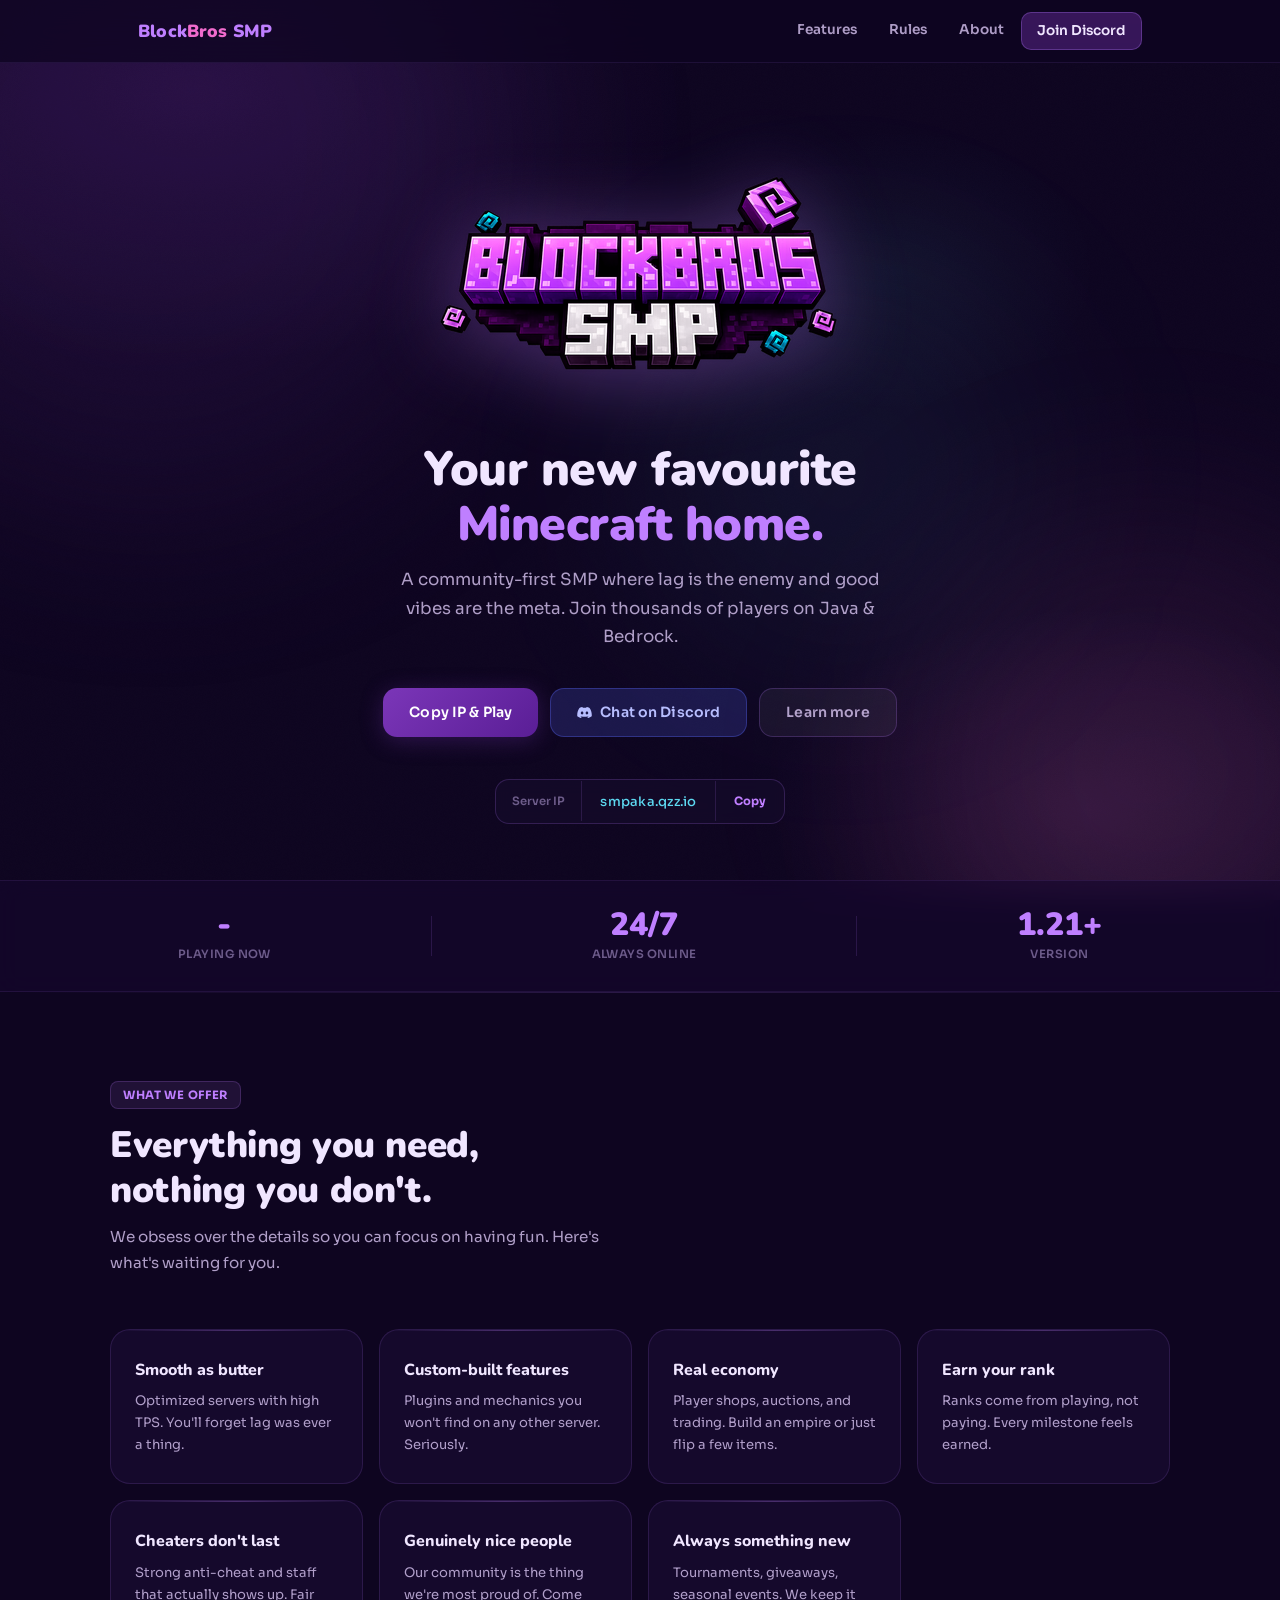
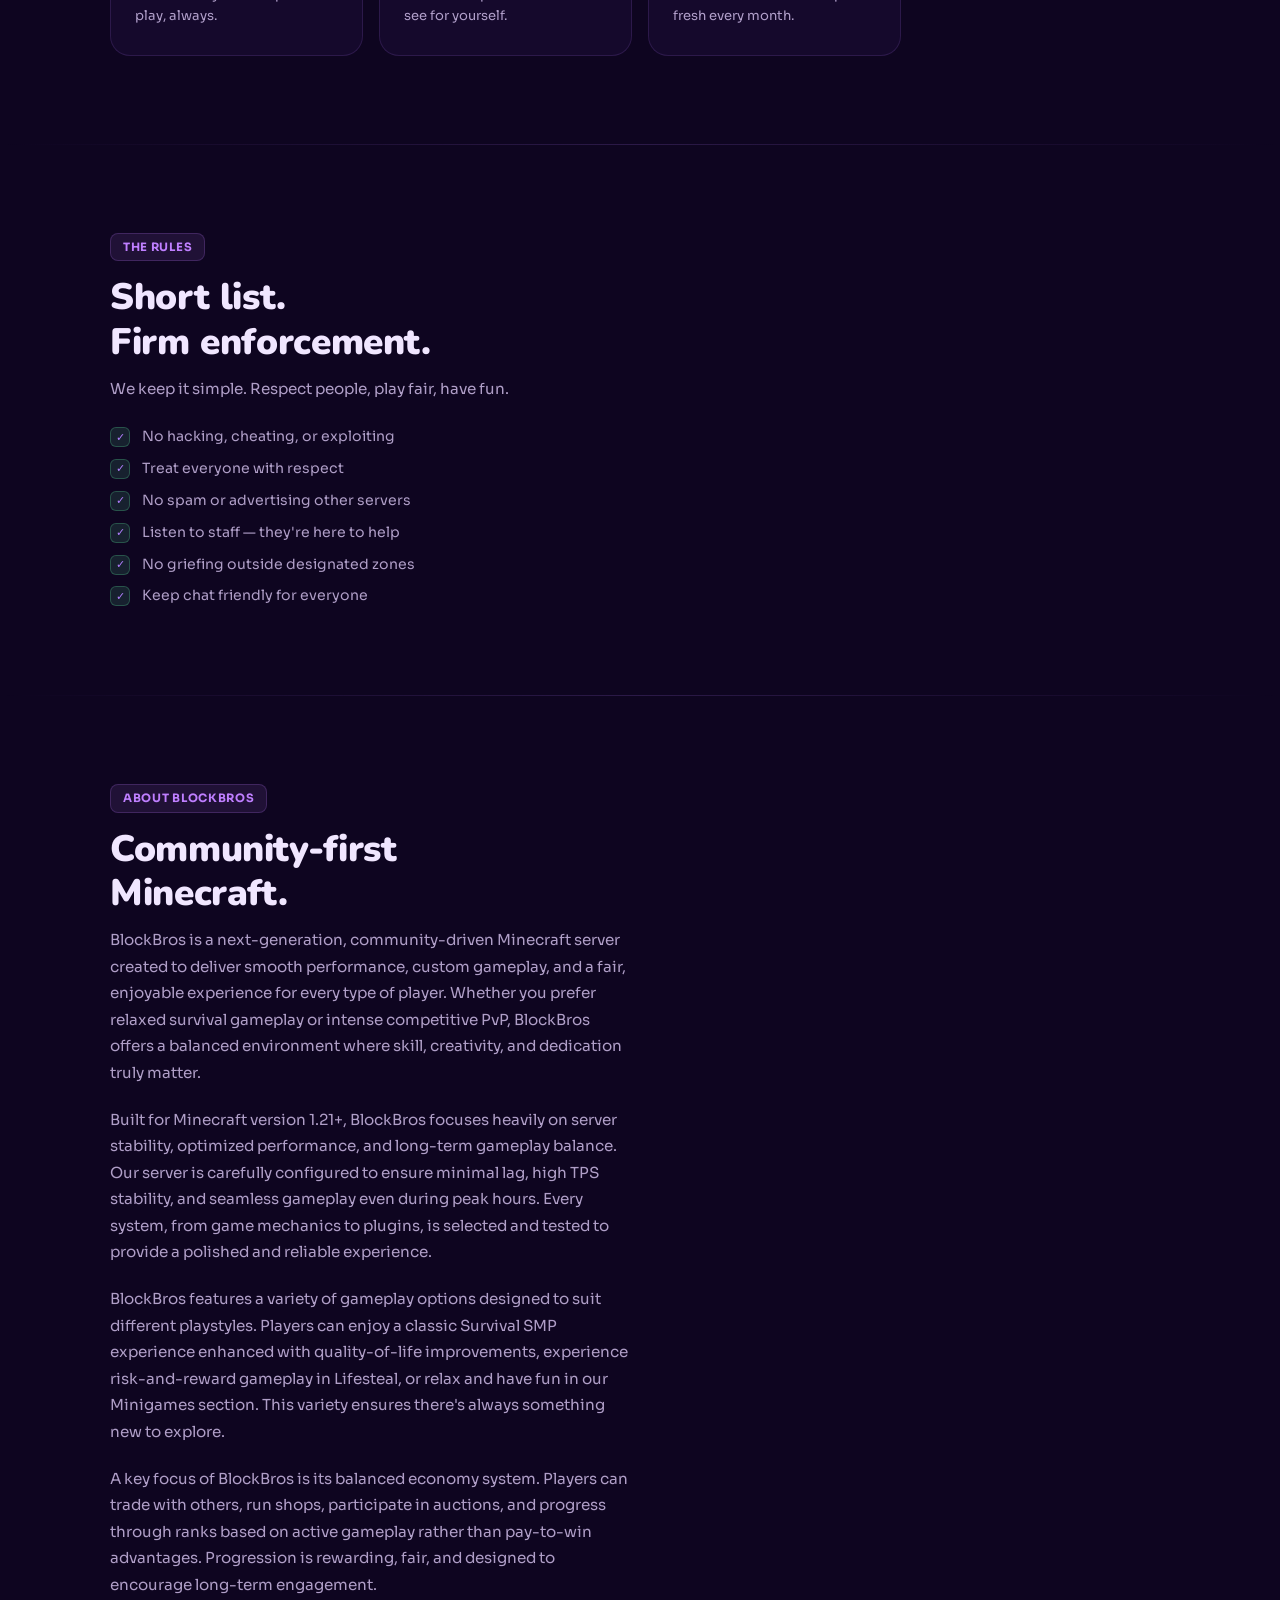
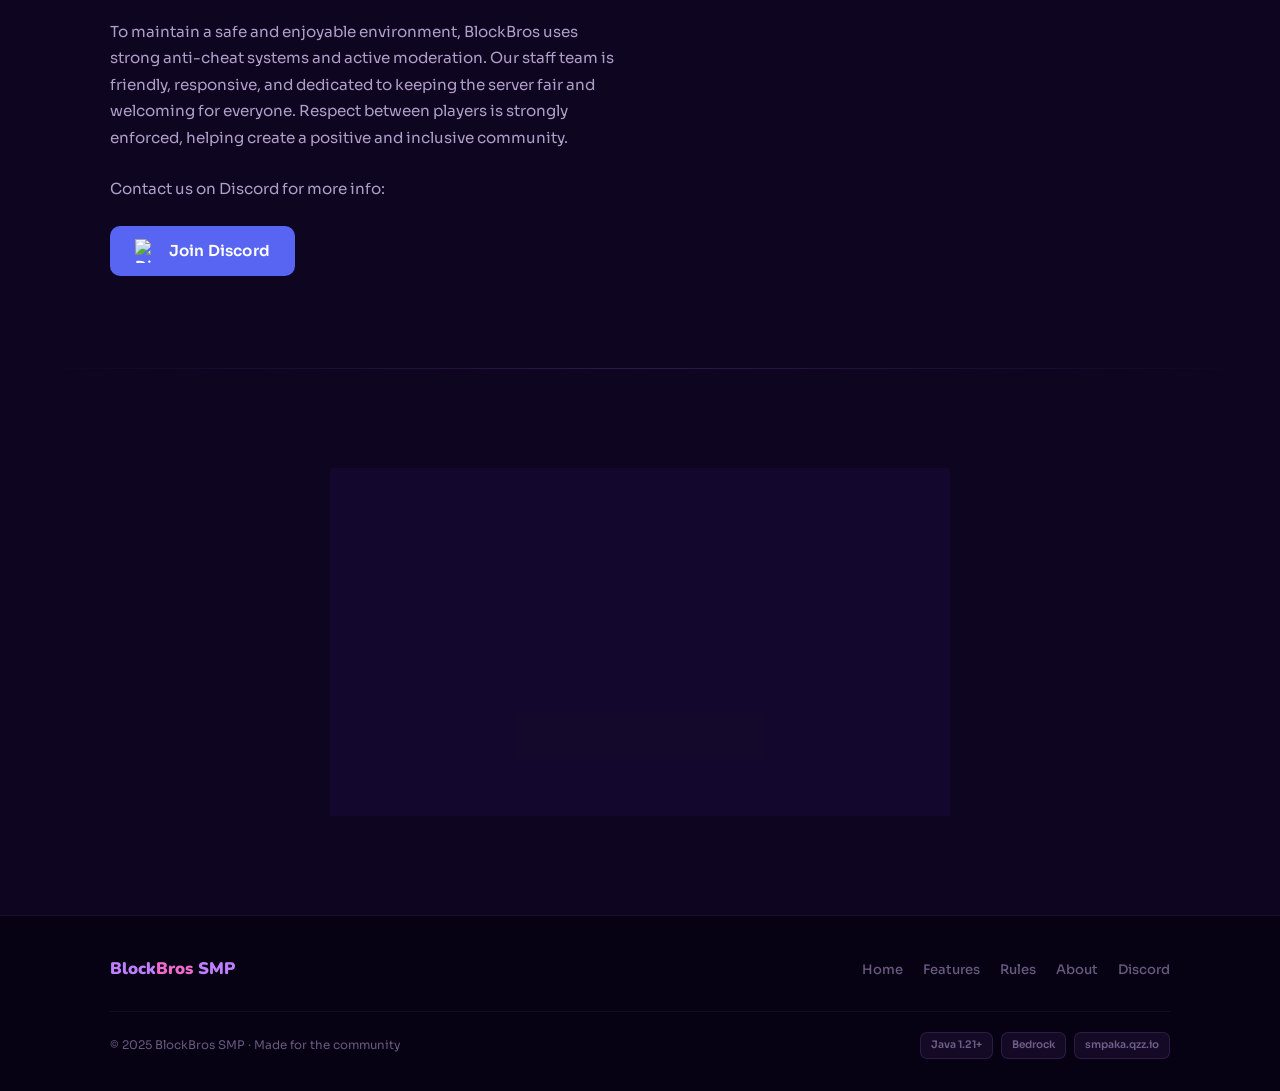
==== index.html @ c3407740 "Update Discord button image in index.html" ====
<!DOCTYPE html>
<html lang="en">
<head>
<meta charset="UTF-8">
<meta name="viewport" content="width=device-width, initial-scale=1.0">
<title>BlockBros SMP – Play With Us</title>
<link href="https://fonts.googleapis.com/css2?family=Nunito:ital,wght@0,400;0,600;0,700;0,800;0,900;1,400;1,600&family=Sora:wght@300;400;500;600;700&display=swap" rel="stylesheet">
<style>
*{margin:0;padding:0;box-sizing:border-box;}
:root{
--dp:#0e0520;--d1:#160830;--d2:#1f0f40;
--pm:#6b2fa0;--pb:#9b4dca;--pg:#bf7fff;
--pk:#f06bcd;--cy:#5dd8f0;--gn:#b27fff;
--tx:#f0e6ff;--txm:rgba(230,210,255,0.75);--txd:rgba(200,175,235,0.5);
--bb:rgba(180,120,255,0.2);--bh:rgba(200,140,255,0.4);
--bg:rgba(80,35,130,0.38);--bgh:rgba(100,48,160,0.52);
--card:rgba(25,12,50,0.7);
}
html{scroll-behavior:smooth;}
body{background:var(--dp);color:var(--tx);font-family:'Sora',sans-serif;overflow-x:hidden;line-height:1.6;}

/* BG */
.bg{position:fixed;inset:0;z-index:0;overflow:hidden;}
.bg-grad{position:absolute;inset:0;
background:
  radial-gradient(ellipse 70% 55% at 15% 10%, rgba(107,47,160,0.18) 0%,transparent 55%),
  radial-gradient(ellipse 50% 45% at 85% 90%, rgba(240,107,205,0.1) 0%,transparent 50%),
  radial-gradient(ellipse 35% 35% at 70% 30%, rgba(93,216,240,0.05) 0%,transparent 45%);
}
.bg-noise{position:absolute;inset:0;opacity:.018;background-image:url("data:image/svg+xml,%3Csvg viewBox='0 0 256 256' xmlns='http://www.w3.org/2000/svg'%3E%3Cfilter id='n'%3E%3CfeTurbulence type='fractalNoise' baseFrequency='0.9' numOctaves='4'/%3E%3C/filter%3E%3Crect width='100%25' height='100%25' filter='url(%23n)'/%3E%3C/svg%3E");background-size:200px 200px;}
.orb{position:absolute;border-radius:50%;filter:blur(100px);animation:drift ease-in-out infinite;}
.o1{width:700px;height:700px;background:rgba(107,47,160,0.13);top:-200px;left:-200px;animation-duration:18s;}
.o2{width:500px;height:500px;background:rgba(240,107,205,0.09);bottom:-120px;right:-120px;animation-duration:22s;animation-delay:-8s;}
.o3{width:400px;height:400px;background:rgba(93,216,240,0.06);top:30%;left:50%;animation-duration:14s;animation-delay:-5s;}
@keyframes drift{0%,100%{transform:translate(0,0);}33%{transform:translate(35px,-25px);}66%{transform:translate(-20px,30px);}}

/* SHELL */
.shell{position:relative;z-index:1;}

/* NAV */
nav{position:sticky;top:0;z-index:100;backdrop-filter:blur(20px);-webkit-backdrop-filter:blur(20px);background:rgba(14,5,32,0.75);border-bottom:1px solid rgba(180,120,255,0.1);}
.nav-inner{max-width:1060px;margin:0 auto;padding:0 28px;height:62px;display:flex;align-items:center;gap:8px;}
.nav-brand{font-family:'Nunito',sans-serif;font-weight:900;font-size:1.1rem;color:var(--pg);text-decoration:none;margin-right:auto;letter-spacing:.01em;}
.nav-brand span{color:var(--pk);}
.nav-links{display:flex;gap:2px;}
.nav-a{color:var(--txm);text-decoration:none;font-size:.85rem;font-weight:600;padding:7px 15px;border-radius:10px;transition:all .2s;}
.nav-a:hover{color:var(--tx);background:rgba(180,120,255,0.1);}
.nav-join{background:rgba(107,47,160,0.45);color:var(--tx)!important;border:1px solid rgba(180,120,255,0.3);border-radius:10px;}
.nav-join:hover{background:rgba(155,77,202,0.55)!important;border-color:var(--pg)!important;}

/* HERO */
.hero{min-height:90vh;display:flex;flex-direction:column;align-items:center;justify-content:center;padding:70px 24px 56px;text-align:center;}
.hero-logo{width:min(400px,78vw);margin-bottom:24px;animation:float 5s ease-in-out infinite;filter:drop-shadow(0 8px 40px rgba(191,127,255,.35));}
@keyframes float{0%,100%{transform:translateY(0);}50%{transform:translateY(-9px);}}
.hero-eyebrow{display:inline-flex;align-items:center;gap:8px;font-size:.78rem;font-weight:600;letter-spacing:.02em;margin-bottom:18px;}

@keyframes blink{0%,100%{opacity:1;}50%{opacity:.3;}}
.hero-title{font-family:'Nunito',sans-serif;font-size:clamp(2rem,5vw,3rem);font-weight:900;color:var(--tx);line-height:1.15;margin-bottom:14px;letter-spacing:-.01em;}
.hero-title em{font-style:normal;color:var(--pg);}
.hero-sub{font-size:clamp(.92rem,2vw,1.05rem);color:var(--txm);max-width:500px;margin:0 auto 36px;font-weight:400;line-height:1.7;}
.hero-actions{display:flex;gap:12px;flex-wrap:wrap;justify-content:center;margin-bottom:42px;}

/* BUTTONS */
.btn{display:inline-flex;align-items:center;gap:8px;padding:12px 26px;border-radius:14px;font-family:'Sora',sans-serif;font-size:.88rem;font-weight:600;text-decoration:none;border:none;cursor:pointer;transition:all .22s;letter-spacing:.01em;}
.btn-main{background:linear-gradient(135deg,#7b36b8,#5a1e96);color:#fff;box-shadow:0 4px 22px rgba(107,47,160,.35);}
.btn-main:hover{transform:translateY(-2px);box-shadow:0 8px 32px rgba(107,47,160,.5);background:linear-gradient(135deg,#8e42cc,#6b2fa0);}
.btn-ghost{background:rgba(255,255,255,0.05);color:var(--txm);border:1.5px solid rgba(180,120,255,0.22);}
.btn-ghost:hover{background:rgba(180,120,255,0.1);color:var(--tx);border-color:rgba(180,120,255,0.4);}
.btn-discord{background:rgba(88,101,242,0.2);color:#b8beff;border:1.5px solid rgba(88,101,242,0.35);}
.btn-discord:hover{background:rgba(88,101,242,0.32);color:#d4d8ff;border-color:rgba(88,101,242,0.6);transform:translateY(-2px);}

/* IP BLOCK */
.ip-block{display:inline-flex;align-items:center;gap:0;background:rgba(20,10,42,0.8);border:1px solid rgba(180,120,255,0.2);border-radius:14px;overflow:hidden;backdrop-filter:blur(8px);}
.ip-label{padding:11px 16px;font-size:.72rem;font-weight:600;color:var(--txd);border-right:1px solid rgba(180,120,255,0.15);white-space:nowrap;}
.ip-addr{padding:11px 18px;font-family:'Sora',monospace;font-size:.82rem;font-weight:500;color:var(--cy);letter-spacing:.02em;}
.ip-btn{padding:11px 18px;font-size:.72rem;font-weight:700;color:var(--pg);border-left:1px solid rgba(180,120,255,0.15);cursor:pointer;transition:all .2s;white-space:nowrap;}
.ip-btn:hover{background:rgba(180,120,255,0.12);}

/* STATS ROW */
.stats-row{background:rgba(22,8,48,0.6);border-top:1px solid rgba(180,120,255,0.1);border-bottom:1px solid rgba(180,120,255,0.1);backdrop-filter:blur(12px);padding:28px 24px;}
.stats-inner{max-width:1060px;margin:0 auto;display:flex;justify-content:space-around;flex-wrap:wrap;gap:24px;align-items:center;}
.stat{text-align:center;}
.stat-n{font-family:'Nunito',sans-serif;font-size:2rem;font-weight:900;color:var(--pg);line-height:1;}
.stat-l{font-size:.72rem;font-weight:600;color:var(--txd);margin-top:4px;letter-spacing:.04em;text-transform:uppercase;}
.stat-div{width:1px;height:40px;background:rgba(180,120,255,0.15);}

/* SECTIONS */
.sec{padding:88px 24px;}
.sec-inner{max-width:1060px;margin:0 auto;}
.sec-badge{display:inline-block;background:rgba(191,127,255,0.1);border:1px solid rgba(191,127,255,0.2);border-radius:8px;padding:4px 12px;font-size:.72rem;font-weight:700;color:var(--pg);letter-spacing:.06em;text-transform:uppercase;margin-bottom:14px;}
.sec-h{font-family:'Nunito',sans-serif;font-size:clamp(1.6rem,3.5vw,2.3rem);font-weight:900;color:var(--tx);line-height:1.2;margin-bottom:12px;letter-spacing:-.01em;}
.sec-p{color:var(--txm);font-size:.95rem;line-height:1.75;max-width:520px;}
.divider{height:1px;background:linear-gradient(90deg,transparent,rgba(180,120,255,.18),transparent);}

/* FEATURES */
.feat-grid{display:grid;grid-template-columns:repeat(auto-fill,minmax(230px,1fr));gap:16px;margin-top:52px;}
.feat{background:var(--card);border:1px solid rgba(180,120,255,0.14);border-radius:20px;padding:28px 24px;transition:all .3s;position:relative;overflow:hidden;}
.feat::after{content:'';position:absolute;top:0;left:0;right:0;height:1px;background:linear-gradient(90deg,transparent,rgba(191,127,255,.3),transparent);}
.feat:hover{transform:translateY(-5px);border-color:rgba(180,120,255,0.3);background:rgba(35,16,70,0.8);box-shadow:0 16px 40px rgba(107,47,160,.22);}
.feat-ico{width:44px;height:44px;border-radius:12px;background:rgba(107,47,160,0.25);border:1px solid rgba(180,120,255,0.2);display:flex;align-items:center;justify-content:center;font-size:1.2rem;margin-bottom:16px;}
.feat-h{font-family:'Nunito',sans-serif;font-size:1rem;font-weight:800;color:var(--tx);margin-bottom:7px;}
.feat-p{font-size:.82rem;color:var(--txm);line-height:1.65;}



/* ABOUT / RULES 2-col */
.two-col{display:grid;grid-template-columns:1fr 1fr;gap:52px;align-items:start;margin-top:52px;}
@media(max-width:700px){.two-col{grid-template-columns:1fr;gap:40px;}}
.rules-ul{list-style:none;display:flex;flex-direction:column;gap:10px;margin-top:4px;}
.rules-ul li{display:flex;align-items:flex-start;gap:12px;font-size:.88rem;color:var(--txm);line-height:1.55;}
.rule-check{flex-shrink:0;width:20px;height:20px;border-radius:6px;background:rgba(92,232,154,0.12);border:1px solid rgba(92,232,154,0.25);display:flex;align-items:center;justify-content:center;font-size:.7rem;color:var(--gn);margin-top:1px;}


/* CTA */
.cta{padding:100px 24px;text-align:center;}
.cta-card{max-width:620px;margin:0 auto;background:rgba(25,10,55,0.65);border:1px solid rgba(180,120,255,0.18);border-radius:28px;padding:56px 48px;backdrop-filter:blur(16px);position:relative;overflow:hidden;}
.cta-card::before{content:'';position:absolute;top:-1px;left:20%;right:20%;height:1px;background:linear-gradient(90deg,transparent,rgba(191,127,255,.5),transparent);}
.cta-h{font-family:'Nunito',sans-serif;font-size:clamp(1.6rem,3vw,2.1rem);font-weight:900;color:var(--tx);margin-bottom:12px;letter-spacing:-.01em;}
.cta-p{color:var(--txm);font-size:.92rem;line-height:1.7;margin-bottom:32px;}
.cta-btns{display:flex;gap:12px;justify-content:center;flex-wrap:wrap;margin-bottom:28px;}

/* FOOTER */
footer{background:rgba(8,3,20,0.95);border-top:1px solid rgba(180,120,255,0.1);padding:40px 24px 32px;}
.footer-inner{max-width:1060px;margin:0 auto;}
.footer-top{display:flex;align-items:center;justify-content:space-between;flex-wrap:wrap;gap:20px;margin-bottom:28px;}
.footer-brand{font-family:'Nunito',sans-serif;font-weight:900;font-size:1.05rem;color:var(--pg);}
.footer-brand span{color:var(--pk);}
.footer-links{display:flex;gap:20px;flex-wrap:wrap;}
.footer-a{color:var(--txd);text-decoration:none;font-size:.82rem;font-weight:500;transition:color .2s;}
.footer-a:hover{color:var(--pg);}
.footer-bottom{border-top:1px solid rgba(180,120,255,0.08);padding-top:20px;display:flex;align-items:center;justify-content:space-between;flex-wrap:wrap;gap:12px;}
.footer-copy{font-size:.74rem;color:var(--txd);}
.footer-chips{display:flex;gap:8px;}
.fchip{font-size:.65rem;font-weight:600;padding:4px 10px;border-radius:7px;background:rgba(180,120,255,0.08);border:1px solid rgba(180,120,255,0.15);color:var(--txd);}

/* FADE-IN */
.fi{opacity:0;transform:translateY(22px);transition:opacity .55s ease,transform .55s ease;}
.fi.vis{opacity:1;transform:none;}

@media(max-width:580px){
.nav-links{display:none;}
.feat-grid{grid-template-columns:1fr 1fr;}
.cta-card{padding:36px 24px;}
.stat-div{display:none;}
}
</style>
</head>
<body>

<div class="bg">
<div class="bg-grad"></div>
<div class="bg-noise"></div>
<div class="orb o1"></div>
<div class="orb o2"></div>
<div class="orb o3"></div>
</div>

<div class="shell">

<nav>
<div class="nav-inner">
<a href="#" class="nav-brand">Block<span>Bros</span> SMP</a>
<div class="nav-links">
<a href="#features" class="nav-a">Features</a>
<a href="#rules" class="nav-a">Rules</a>
<a href="#about" class="nav-a">About</a>
<a href="https://discord.gg/wxJEu3qU" class="nav-a nav-join" target="_blank">Join Discord</a>
</div>
</div>
</nav>

<!-- HERO -->
<section class="hero">
<div class="hero-eyebrow">
<span id="h-online"></span>
</div>
<img src="[data-uri]" alt="BlockBros SMP" class="hero-logo">
<h1 class="hero-title">Your new favourite<br><em>Minecraft home.</em></h1>
<p class="hero-sub">A community-first SMP where lag is the enemy and good vibes are the meta. Join thousands of players on Java &amp; Bedrock.</p>
<div class="hero-actions">
<a href="#" class="btn btn-main" onclick="copyIP();return false;">Copy IP &amp; Play</a>
<a href="https://discord.gg/wxJEu3qU" class="btn btn-discord" target="_blank">
<svg width="15" height="11" viewBox="0 0 127 96" fill="currentColor"><path d="M107.7,8.07A105.15,105.15,0,0,0,81.47,0a72.06,72.06,0,0,0-3.36,6.83A97.68,97.68,0,0,0,49,6.83,72.37,72.37,0,0,0,45.64,0,105.89,105.89,0,0,0,19.39,8.09C2.79,32.65-1.71,56.6.54,80.21h0A105.73,105.73,0,0,0,32.71,96.36,77.7,77.7,0,0,0,39.6,85.25a68.42,68.42,0,0,1-10.85-5.18c.91-.66,1.8-1.34,2.66-2a75.57,75.57,0,0,0,64.32,0c.87.71,1.76,1.39,2.66,2a68.68,68.68,0,0,1-10.87,5.19,77,77,0,0,0,6.89,11.1A105.25,105.25,0,0,0,126.6,80.22h0C129.24,52.84,122.09,29.11,107.7,8.07ZM42.45,65.69C36.18,65.69,31,60,31,53s5-12.74,11.43-12.74S54,46,53.89,53,48.84,65.69,42.45,65.69Zm42.24,0C78.41,65.69,73.25,60,73.25,53s5-12.74,11.44-12.74S96.23,46,96.12,53,91.08,65.69,84.69,65.69Z"/></svg>
Chat on Discord
</a>
<a href="#about" class="btn btn-ghost">Learn more</a>
</div>
<div class="ip-block">
<span class="ip-label">Server IP</span>
<span class="ip-addr" id="ip-val">smpaka.qzz.io</span>
<span class="ip-btn" onclick="copyIP()">Copy</span>
</div>
</section>

<!-- STATS -->
<div class="stats-row fi">
<div class="stats-inner">
<div class="stat"><div class="stat-n" id="s-online">-</div><div class="stat-l">Playing now</div></div>
<div class="stat-div"></div>
<div class="stat"><div class="stat-n">24/7</div><div class="stat-l">Always online</div></div>
<div class="stat-div"></div>
<div class="stat"><div class="stat-n">1.21+</div><div class="stat-l">Version</div></div>
</div>
</div>

<div class="divider"></div>

<!-- FEATURES -->
<section class="sec" id="features">
<div class="sec-inner">
<div class="fi">
<div class="sec-badge">What we offer</div>
<h2 class="sec-h">Everything you need,<br>nothing you don't.</h2>
<p class="sec-p">We obsess over the details so you can focus on having fun. Here's what's waiting for you.</p>
</div>
<div class="feat-grid">
<div class="feat fi"><div class="feat-h">Smooth as butter</div><div class="feat-p">Optimized servers with high TPS. You'll forget lag was ever a thing.</div></div>
<div class="feat fi"><div class="feat-h">Custom-built features</div><div class="feat-p">Plugins and mechanics you won't find on any other server. Seriously.</div></div>
<div class="feat fi"><div class="feat-h">Real economy</div><div class="feat-p">Player shops, auctions, and trading. Build an empire or just flip a few items.</div></div>
<div class="feat fi"><div class="feat-h">Earn your rank</div><div class="feat-p">Ranks come from playing, not paying. Every milestone feels earned.</div></div>
<div class="feat fi"><div class="feat-h">Cheaters don't last</div><div class="feat-p">Strong anti-cheat and staff that actually shows up. Fair play, always.</div></div>
<div class="feat fi"><div class="feat-h">Genuinely nice people</div><div class="feat-p">Our community is the thing we're most proud of. Come see for yourself.</div></div>
<div class="feat fi"><div class="feat-h">Always something new</div><div class="feat-p">Tournaments, giveaways, seasonal events. We keep it fresh every month.</div></div>
</div>
</div>
</section>

<div class="divider"></div>

<!-- RULES -->
<section class="sec" id="rules">
<div class="sec-inner">
<div class="fi">
<div class="sec-badge">The rules</div>
<h2 class="sec-h">Short list.<br>Firm enforcement.</h2>
<p class="sec-p" style="margin-bottom:24px;">We keep it simple. Respect people, play fair, have fun.</p>
<ul class="rules-ul">
<li><span class="rule-check">✓</span>No hacking, cheating, or exploiting</li>
<li><span class="rule-check">✓</span>Treat everyone with respect</li>
<li><span class="rule-check">✓</span>No spam or advertising other servers</li>
<li><span class="rule-check">✓</span>Listen to staff — they're here to help</li>
<li><span class="rule-check">✓</span>No griefing outside designated zones</li>
<li><span class="rule-check">✓</span>Keep chat friendly for everyone</li>
</ul>
</div>
</div>
</section>

<div class="divider"></div>

<!-- ABOUT -->
<section class="sec" id="about">
<div class="sec-inner">
<div class="fi">
<div class="sec-badge">About BlockBros</div>
<h2 class="sec-h">Community-first<br>Minecraft.</h2>
<p class="sec-p" style="margin-bottom:20px;">BlockBros is a next-generation, community-driven Minecraft server created to deliver smooth performance, custom gameplay, and a fair, enjoyable experience for every type of player. Whether you prefer relaxed survival gameplay or intense competitive PvP, BlockBros offers a balanced environment where skill, creativity, and dedication truly matter.</p>
<p class="sec-p" style="margin-bottom:20px;">Built for Minecraft version 1.21+, BlockBros focuses heavily on server stability, optimized performance, and long-term gameplay balance. Our server is carefully configured to ensure minimal lag, high TPS stability, and seamless gameplay even during peak hours. Every system, from game mechanics to plugins, is selected and tested to provide a polished and reliable experience.</p>
<p class="sec-p" style="margin-bottom:20px;">BlockBros features a variety of gameplay options designed to suit different playstyles. Players can enjoy a classic Survival SMP experience enhanced with quality-of-life improvements, experience risk-and-reward gameplay in Lifesteal, or relax and have fun in our Minigames section. This variety ensures there's always something new to explore.</p>
<p class="sec-p" style="margin-bottom:20px;">A key focus of BlockBros is its balanced economy system. Players can trade with others, run shops, participate in auctions, and progress through ranks based on active gameplay rather than pay-to-win advantages. Progression is rewarding, fair, and designed to encourage long-term engagement.</p>
<p class="sec-p" style="margin-bottom:24px;">To maintain a safe and enjoyable environment, BlockBros uses strong anti-cheat systems and active moderation. Our staff team is friendly, responsive, and dedicated to keeping the server fair and welcoming for everyone. Respect between players is strongly enforced, helping create a positive and inclusive community.</p>
<p class="sec-p" style="margin-bottom:24px;">Contact us on Discord for more info:</p>
<a href="https://discord.gg/wxJEu3qU" class="btn btn-discord" target="_blank" style="display:inline-flex;align-items:center;gap:10px;padding:12px 24px;border-radius:10px;background:#5865F2;color:#fff;text-decoration:none;font-weight:600;font-size:0.95rem;">
<img src="./images/Gemini_Generated_Image_svnc4isvnc4isvnc.png" alt="Discord" width="24" height="24" style="vertical-align:middle;">Join Discord
</a>
</div>
</div>
</section>

<div class="divider"></div>

<!-- CTA -->
<section class="cta fi">
<div class="cta-card">
<div class="hero-eyebrow" style="margin-bottom:20px;">Server is online right now</div>
<h2 class="cta-h">Ready to join SMP?</h2>
<div class="cta-btns">
<a href="#" class="btn btn-main" onclick="copyIP();return false;">Copy IP &amp; Play</a>
<a href="https://discord.gg/wxJEu3qU" class="btn btn-discord" target="_blank">Join the Discord</a>
</div>
<div class="ip-block" style="margin:0 auto;display:inline-flex;">
<span class="ip-label">IP</span>
<span class="ip-addr">smpaka.qzz.io</span>
<span class="ip-btn" onclick="copyIP()">Copy</span>
</div>
</div>
</section>

<!-- FOOTER -->
<footer>
<div class="footer-inner">
<div class="footer-top">
<div class="footer-brand">Block<span>Bros</span> SMP</div>
<div class="footer-links">
<a href="#" class="footer-a">Home</a>
<a href="#features" class="footer-a">Features</a>
<a href="#rules" class="footer-a">Rules</a>
<a href="#about" class="footer-a">About</a>
<a href="https://discord.gg/wxJEu3qU" class="footer-a" target="_blank">Discord</a>
</div>
</div>
<div class="footer-bottom">
<span class="footer-copy">© 2025 BlockBros SMP · Made for the community</span>
<div class="footer-chips">
<span class="fchip">Java 1.21+</span>
<span class="fchip">Bedrock</span>
<span class="fchip">smpaka.qzz.io</span>
</div>
</div>
</div>
</footer>

</div>

<script>
function copyIP(){
  navigator.clipboard.writeText('smpaka.qzz.io').then(()=>{
    const el=document.getElementById('ip-val');
    if(el){const old=el.textContent;el.textContent='Copied! ✓';el.style.color='#b27fff';setTimeout(()=>{el.textContent=old;el.style.color='';},1800);}
  });
}

const io=new IntersectionObserver(e=>e.forEach(x=>{if(x.isIntersecting)x.target.classList.add('vis');}),{threshold:.1});
document.querySelectorAll('.fi').forEach((el,i)=>{el.style.transitionDelay=(i%5)*.07+'s';io.observe(el);});

const so = document.getElementById('s-online');

async function updatePlayers() {
  if (!so) return;
  try {
    const res = await fetch('https://api.mcsrvstat.us/3/smpaka.qzz.io?_t=' + Date.now());
    const d = await res.json();
    so.textContent = d.players?.online || 0;
  } catch { so.textContent = '-'; }
}

if(so) { updatePlayers(); setInterval(updatePlayers, 2000); }
</script>
</body>
</html>
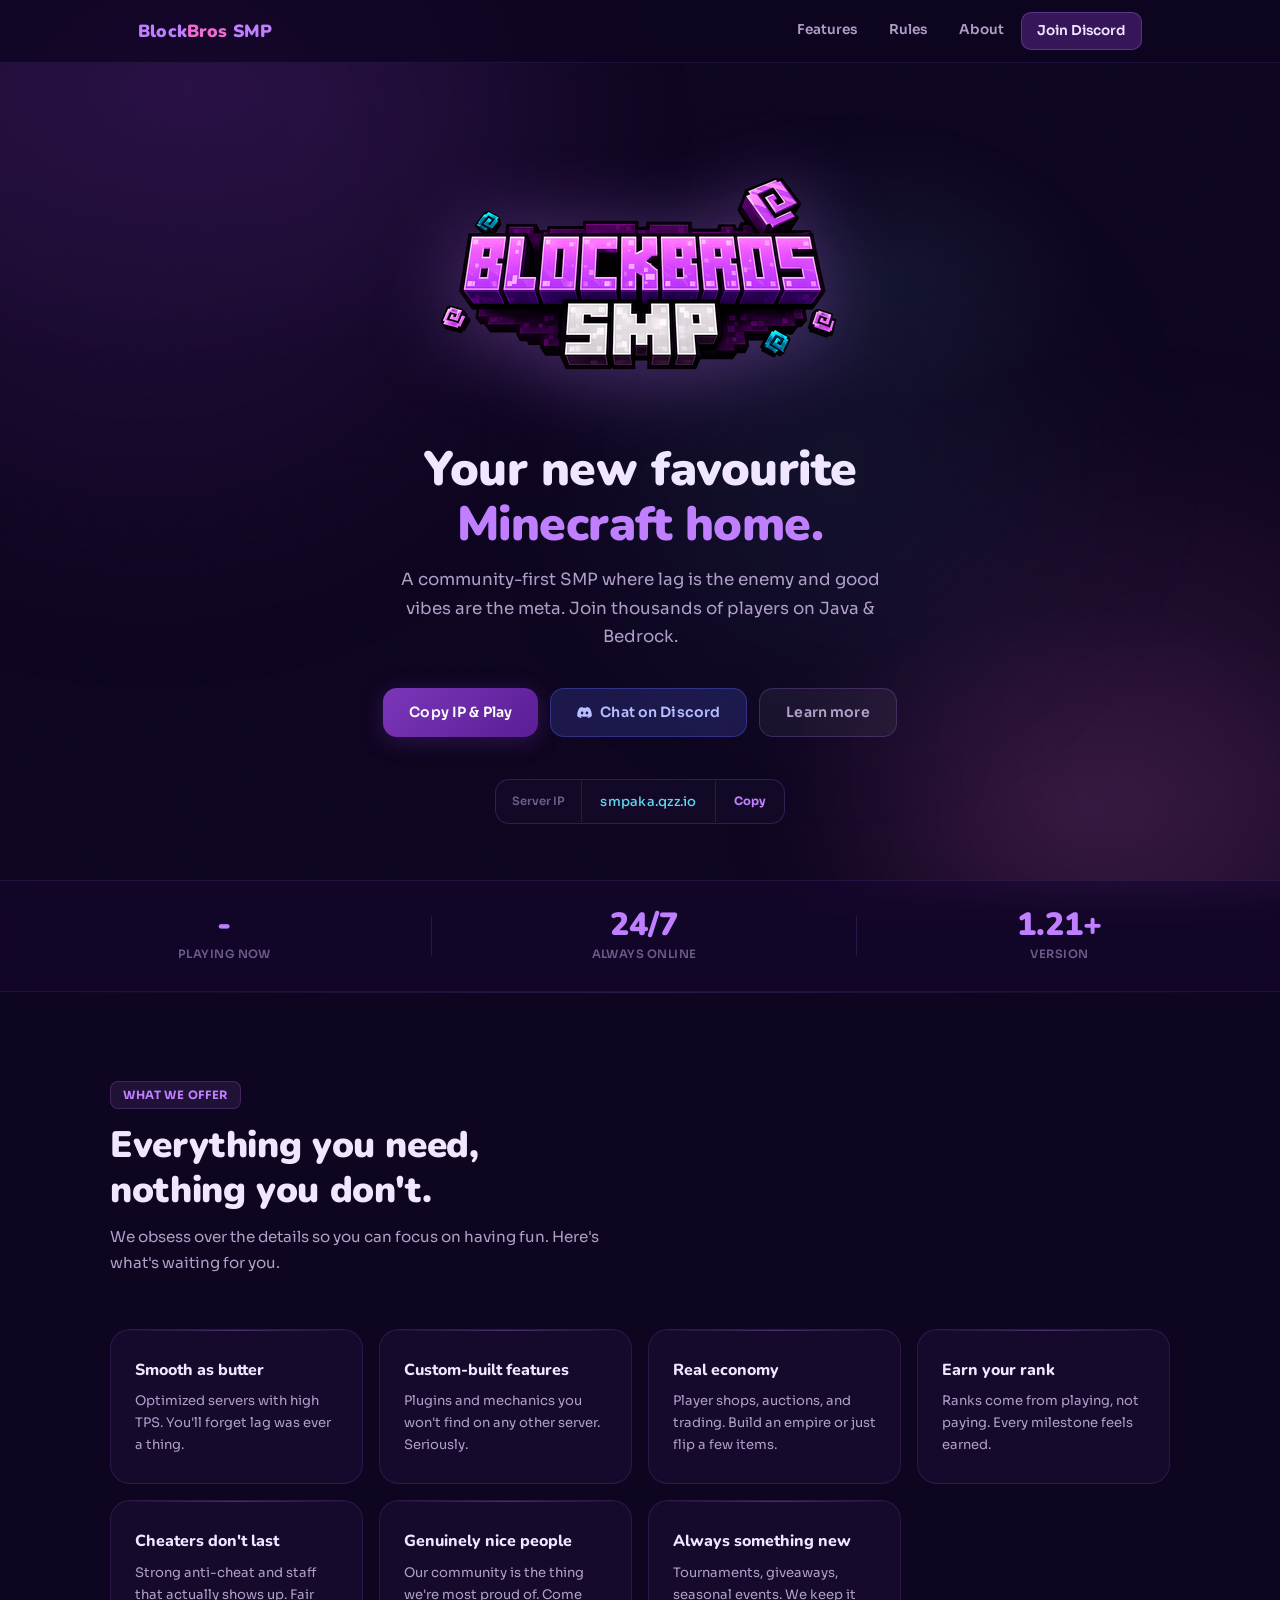
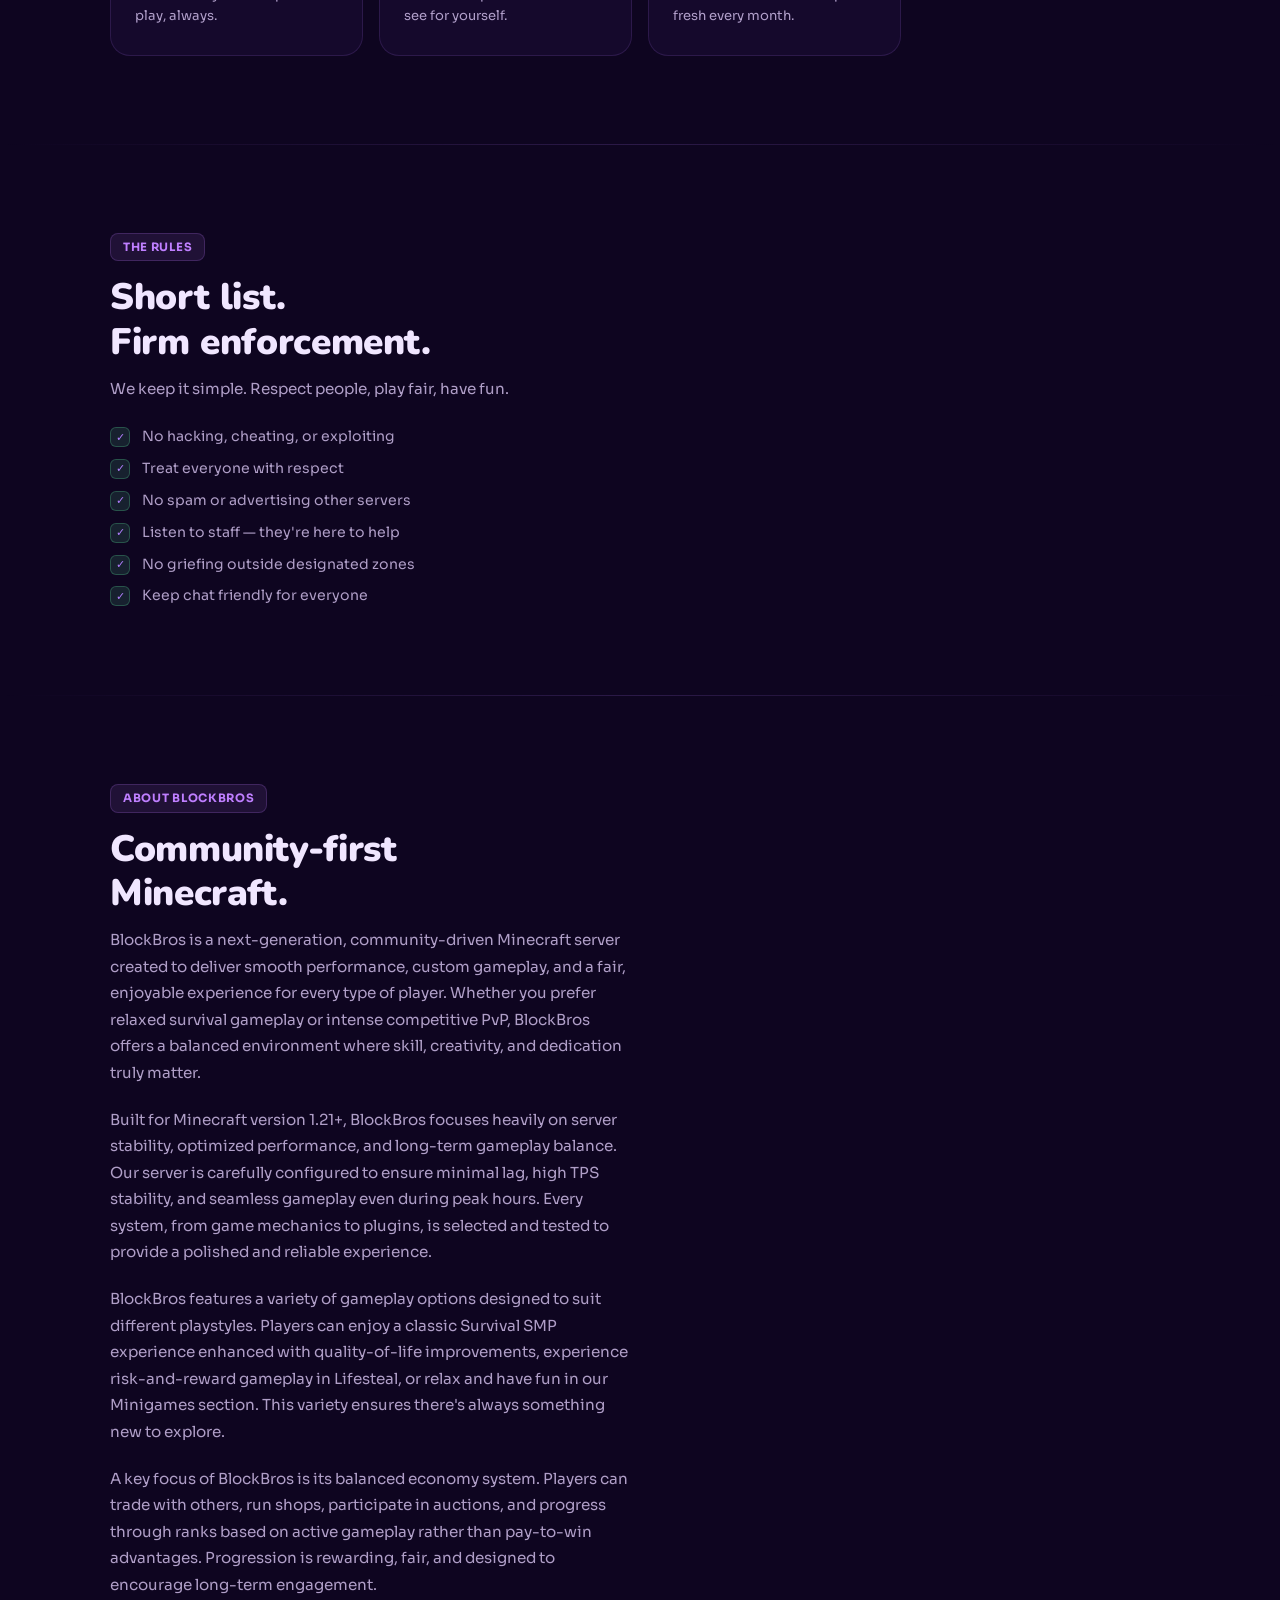
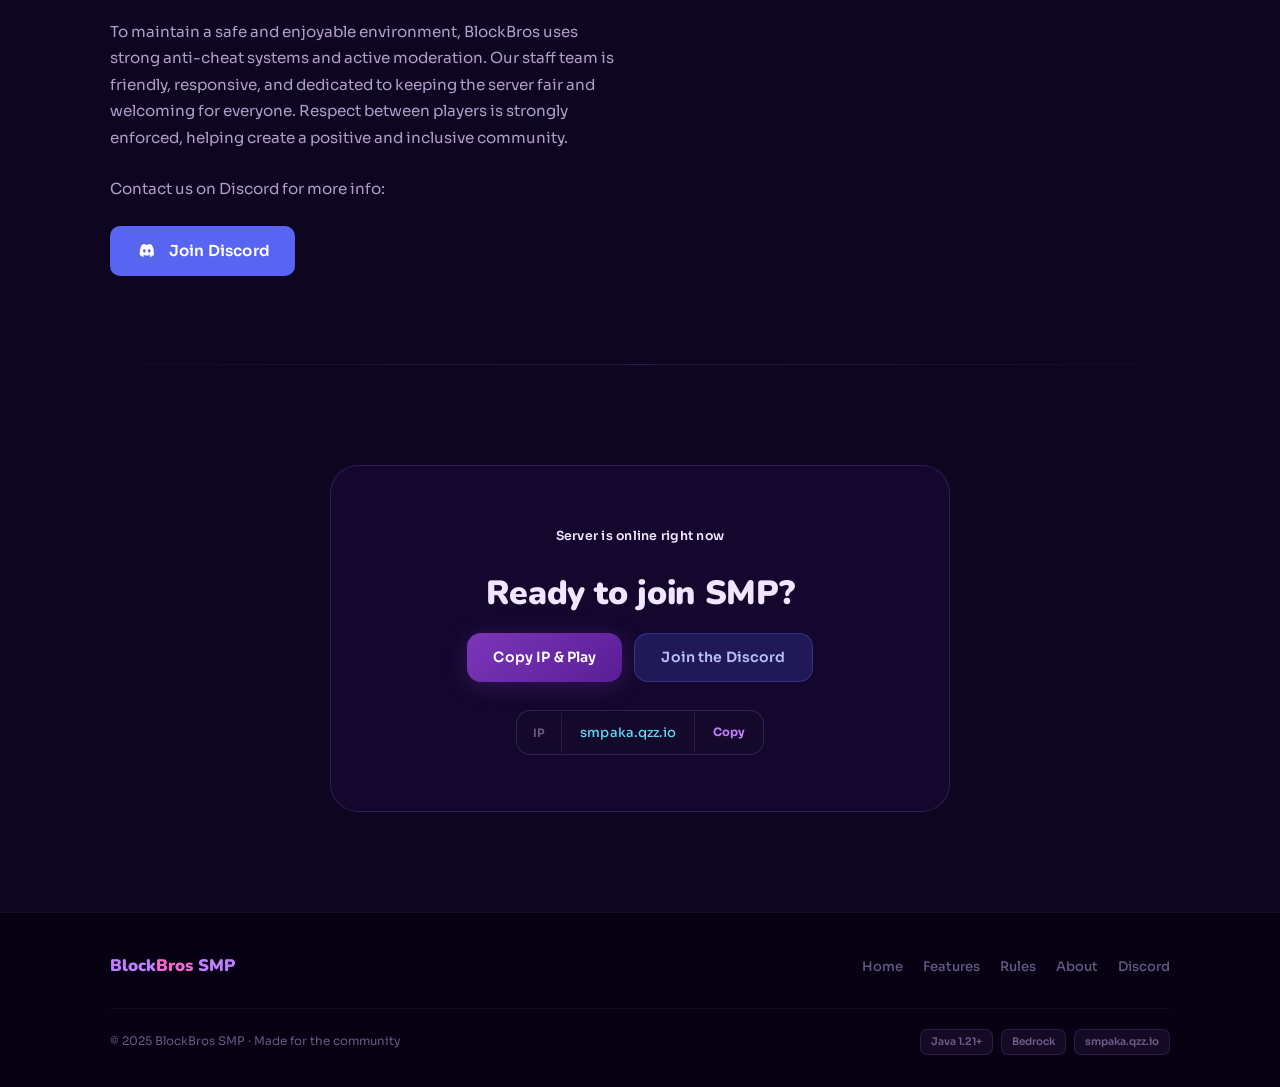
==== commit 26e0b641: "Update index.html" ====
--- a/index.html
+++ b/index.html
@@ -261,7 +261,7 @@
 <p class="sec-p" style="margin-bottom:24px;">To maintain a safe and enjoyable environment, BlockBros uses strong anti-cheat systems and active moderation. Our staff team is friendly, responsive, and dedicated to keeping the server fair and welcoming for everyone. Respect between players is strongly enforced, helping create a positive and inclusive community.</p>
 <p class="sec-p" style="margin-bottom:24px;">Contact us on Discord for more info:</p>
 <a href="https://discord.gg/wxJEu3qU" class="btn btn-discord" target="_blank" style="display:inline-flex;align-items:center;gap:10px;padding:12px 24px;border-radius:10px;background:#5865F2;color:#fff;text-decoration:none;font-weight:600;font-size:0.95rem;">
-<img src="./images/Gemini_Generated_Image_svnc4isvnc4isvnc.png" alt="Discord" width="24" height="24" style="vertical-align:middle;">Join Discord
+<img src="./images/Gemini_Generated_Image_xmo8y5xmo8y5xmo8.png" alt="Discord" width="24" height="24" style="vertical-align:middle;">Join Discord
 </a>
 </div>
 </div>
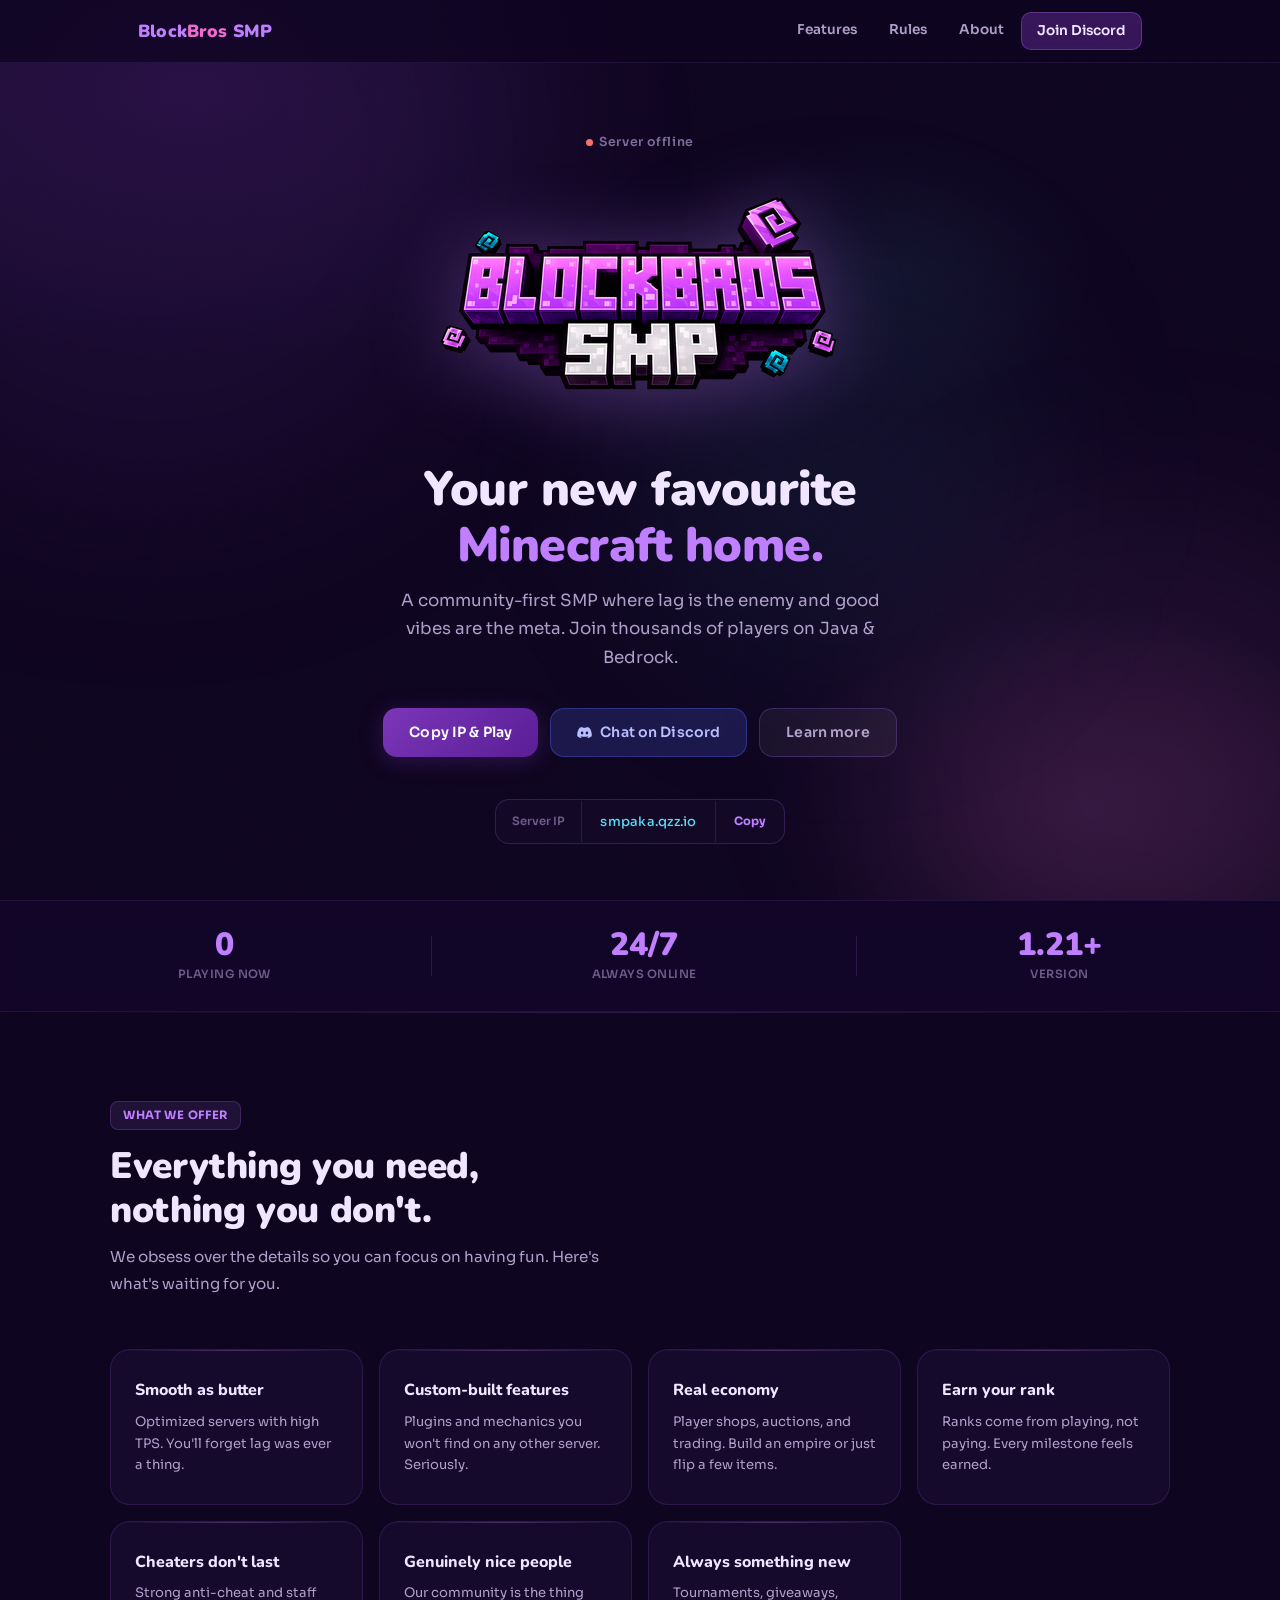
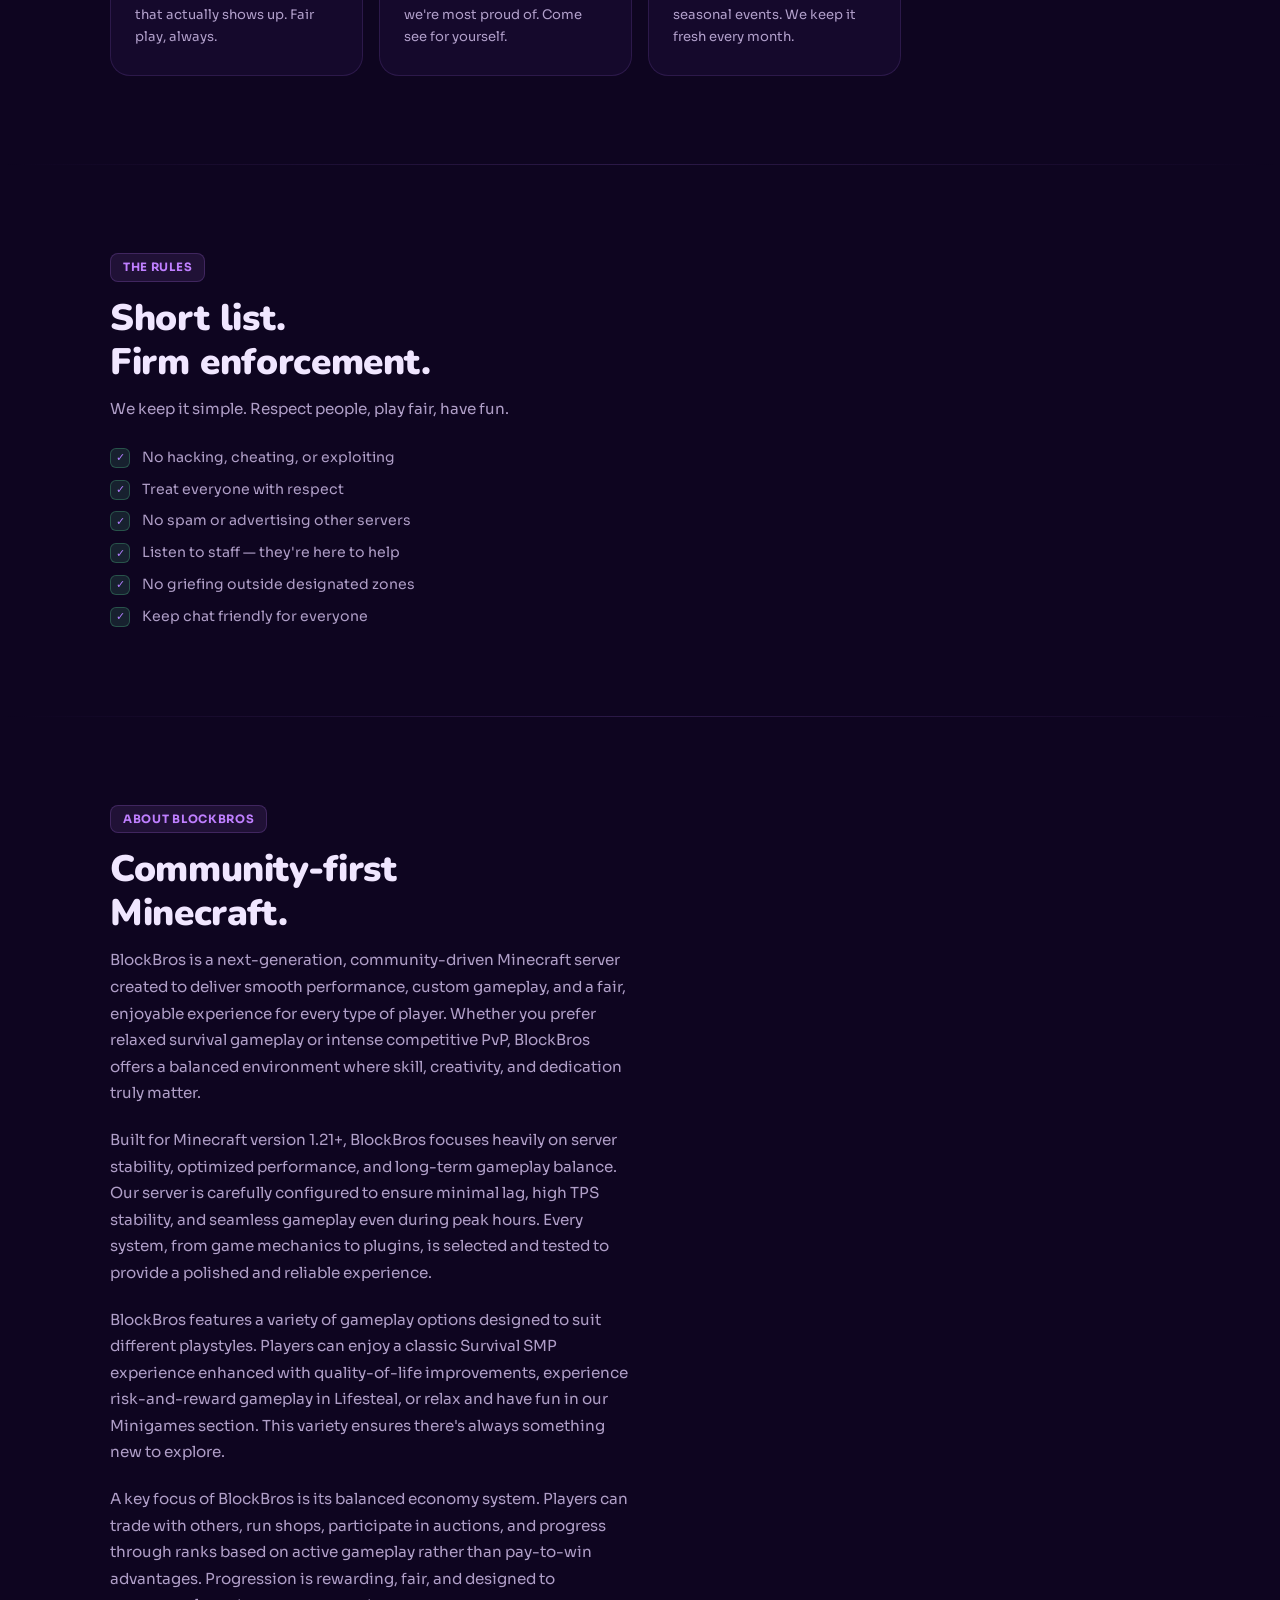
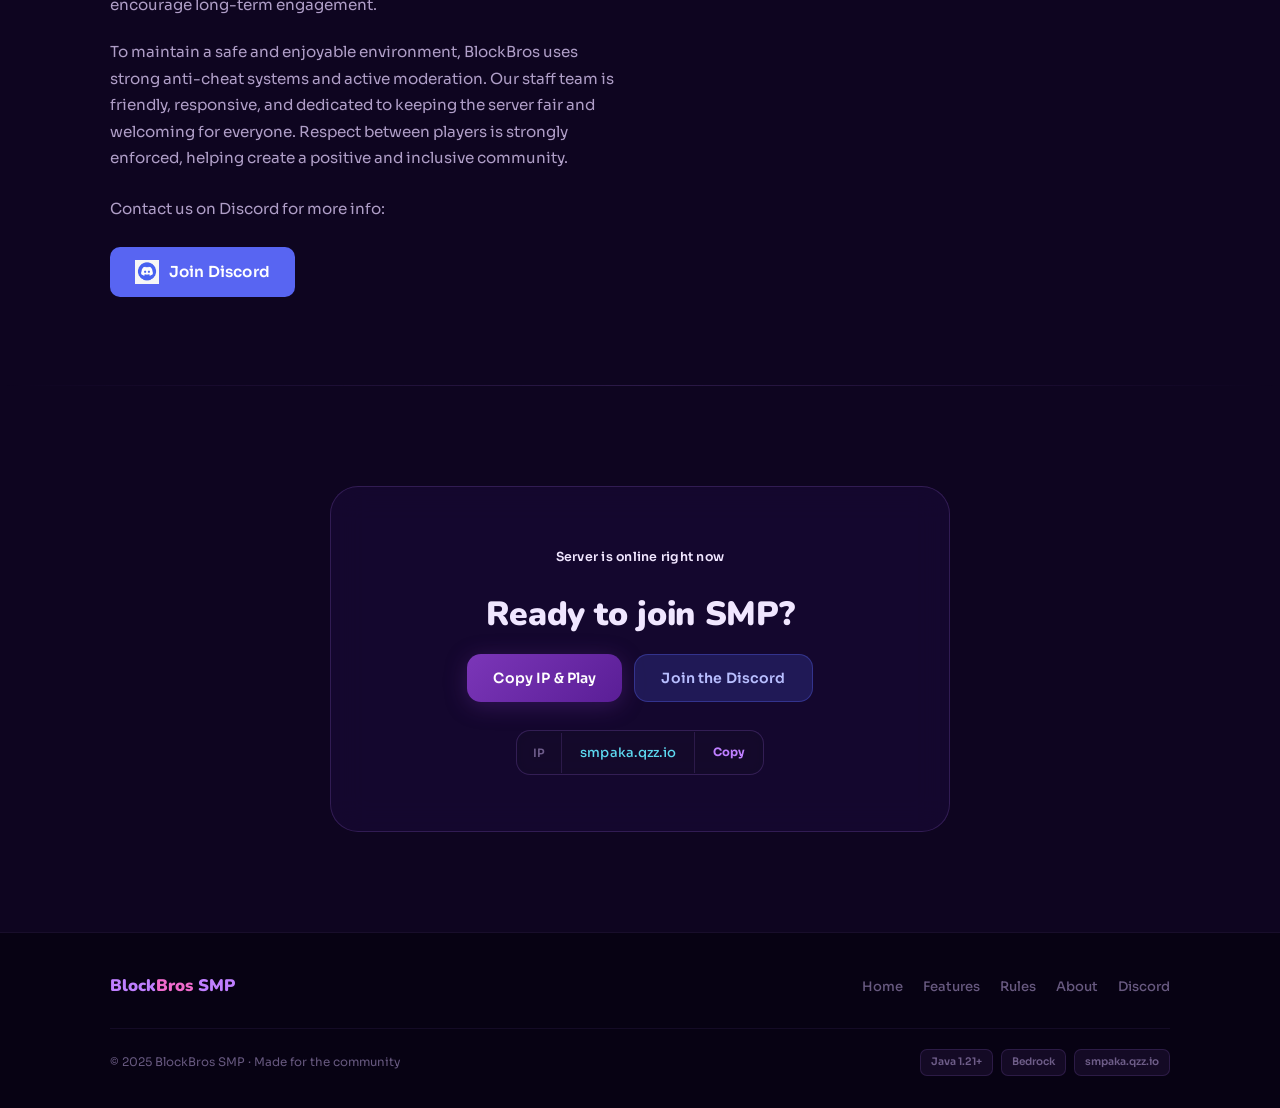
==== commit 813873dc: "Update index.html" ====
--- a/index.html
+++ b/index.html
@@ -261,7 +261,7 @@
 <p class="sec-p" style="margin-bottom:24px;">To maintain a safe and enjoyable environment, BlockBros uses strong anti-cheat systems and active moderation. Our staff team is friendly, responsive, and dedicated to keeping the server fair and welcoming for everyone. Respect between players is strongly enforced, helping create a positive and inclusive community.</p>
 <p class="sec-p" style="margin-bottom:24px;">Contact us on Discord for more info:</p>
 <a href="https://discord.gg/wxJEu3qU" class="btn btn-discord" target="_blank" style="display:inline-flex;align-items:center;gap:10px;padding:12px 24px;border-radius:10px;background:#5865F2;color:#fff;text-decoration:none;font-weight:600;font-size:0.95rem;">
-<img src="./images/Gemini_Generated_Image_xmo8y5xmo8y5xmo8.png" alt="Discord" width="24" height="24" style="vertical-align:middle;">Join Discord
+<img src="images/discord.png" alt="Discord" width="24" height="24" style="vertical-align:middle;">Join Discord
 </a>
 </div>
 </div>
@@ -323,18 +323,67 @@
 const io=new IntersectionObserver(e=>e.forEach(x=>{if(x.isIntersecting)x.target.classList.add('vis');}),{threshold:.1});
 document.querySelectorAll('.fi').forEach((el,i)=>{el.style.transitionDelay=(i%5)*.07+'s';io.observe(el);});
 
-const so = document.getElementById('s-online');
-
-async function updatePlayers() {
-  if (!so) return;
+// ── Real-time player counter ──────────────────────────────────────────────
+const SERVER_IP = 'smpaka.qzz.io';
+
+const soHero = document.getElementById('s-online');
+const hOnline = document.getElementById('h-online');
+
+function renderOnline(online, max) {
+  if (soHero) soHero.textContent = online;
+  if (hOnline) hOnline.innerHTML =
+    `<span style="display:inline-flex;align-items:center;gap:6px;">
+      <span style="width:7px;height:7px;border-radius:50%;background:#4ade80;
+        box-shadow:0 0 8px #4ade80;display:inline-block;
+        animation:blink 1.5s ease-in-out infinite;"></span>
+      <span style="font-size:.78rem;font-weight:700;color:#4ade80;letter-spacing:.05em;">
+        ${online} / ${max} online
+      </span>
+    </span>`;
+}
+
+function renderOffline() {
+  if (soHero) soHero.textContent = '0';
+  if (hOnline) hOnline.innerHTML =
+    `<span style="display:inline-flex;align-items:center;gap:6px;">
+      <span style="width:7px;height:7px;border-radius:50%;background:#f87171;display:inline-block;"></span>
+      <span style="font-size:.78rem;font-weight:600;color:rgba(200,175,235,0.6);letter-spacing:.05em;">
+        Server offline
+      </span>
+    </span>`;
+}
+
+// Try mcsrvstat v3 (preferred), fallback to mcstatus.io
+async function fetchPlayerCount() {
+  // --- API 1: mcsrvstat.us v3 ---
   try {
-    const res = await fetch('https://api.mcsrvstat.us/3/smpaka.qzz.io?_t=' + Date.now());
-    const d = await res.json();
-    so.textContent = d.players?.online || 0;
-  } catch { so.textContent = '-'; }
-}
-
-if(so) { updatePlayers(); setInterval(updatePlayers, 2000); }
+    const r = await fetch(`https://api.mcsrvstat.us/3/${SERVER_IP}`, {cache:'no-store'});
+    if (r.ok) {
+      const d = await r.json();
+      if (d.online) { renderOnline(d.players?.online ?? 0, d.players?.max ?? '?'); return; }
+    }
+  } catch(_) {}
+
+  // --- API 2: mcstatus.io ---
+  try {
+    const r = await fetch(`https://api.mcstatus.io/v2/status/java/${SERVER_IP}`, {cache:'no-store'});
+    if (r.ok) {
+      const d = await r.json();
+      if (d.online) { renderOnline(d.players?.online ?? 0, d.players?.max ?? '?'); return; }
+    }
+  } catch(_) {}
+
+  // Both APIs say offline (or unreachable)
+  renderOffline();
+}
+
+// Loading state
+if (soHero) soHero.textContent = '…';
+if (hOnline) hOnline.innerHTML =
+  `<span style="font-size:.78rem;color:rgba(200,175,235,0.55);">Checking server…</span>`;
+
+fetchPlayerCount();
+setInterval(fetchPlayerCount, 60_000);
 </script>
 </body>
 </html>
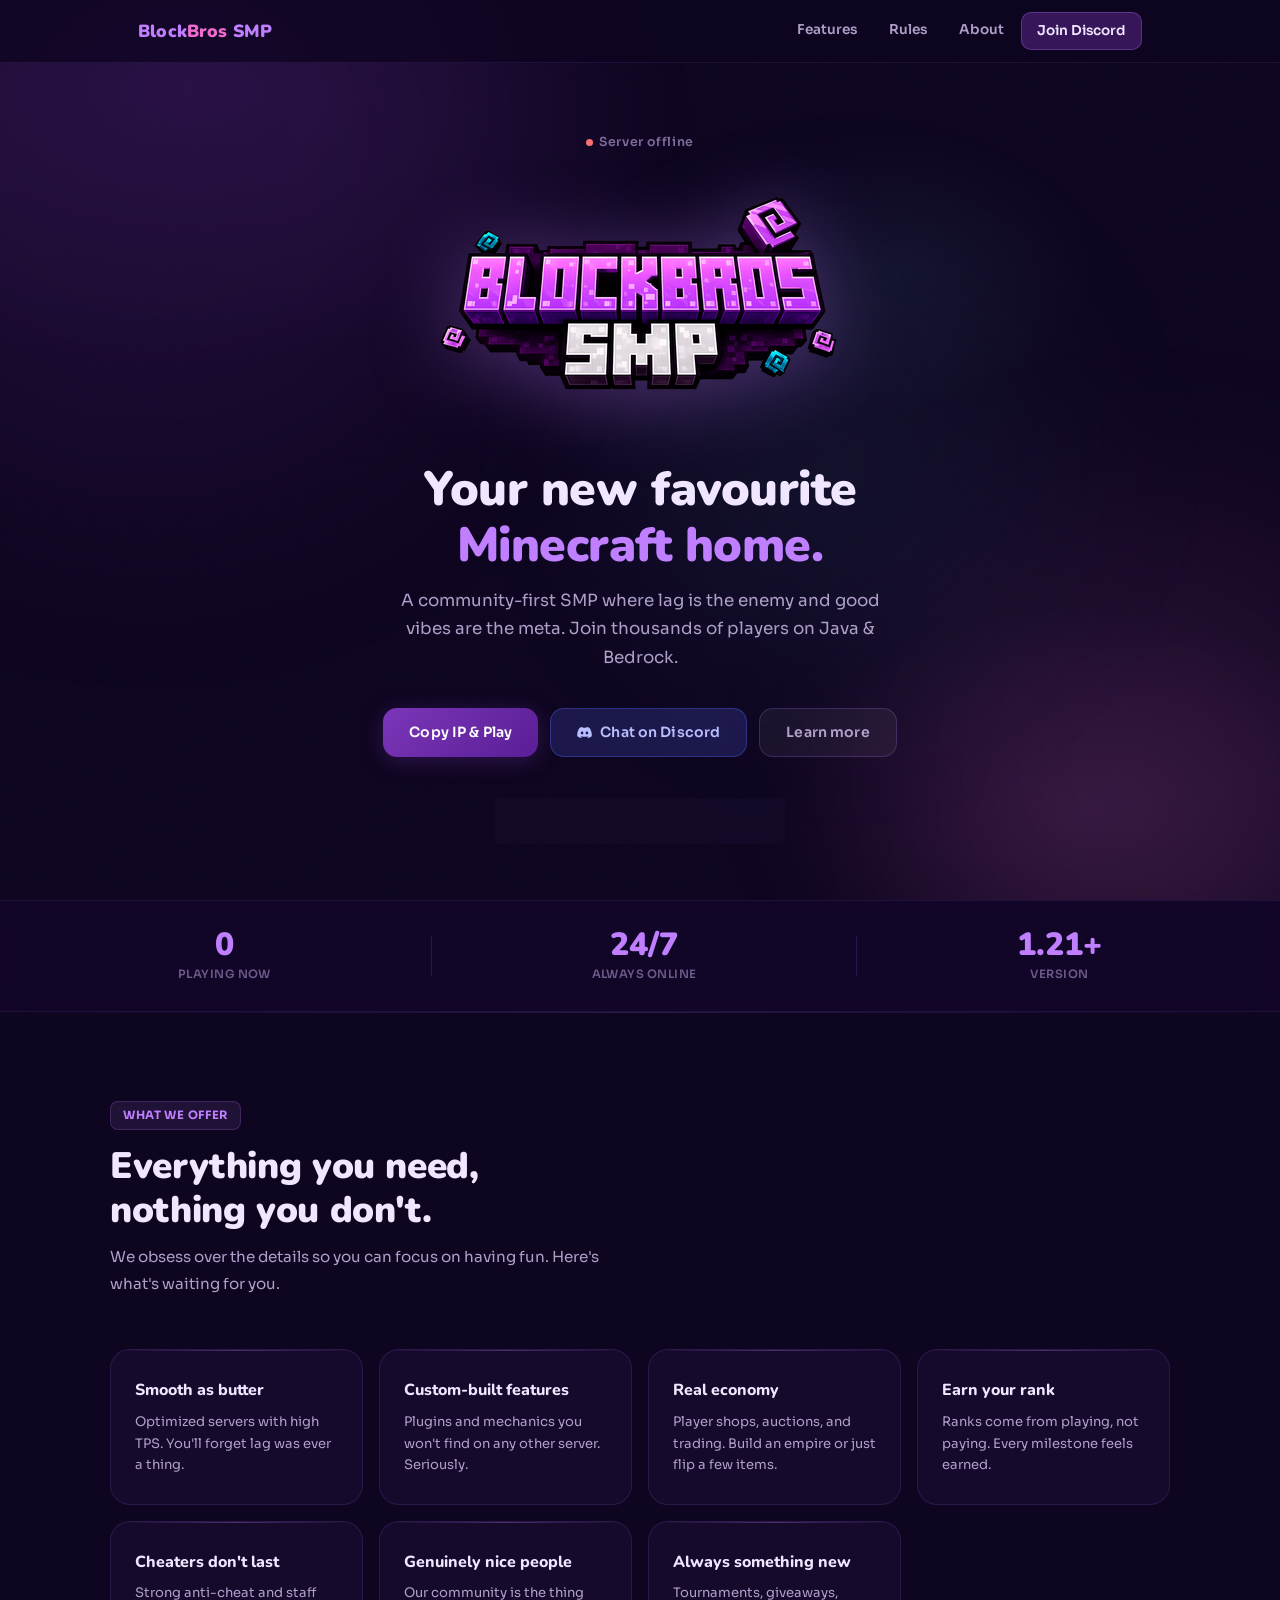
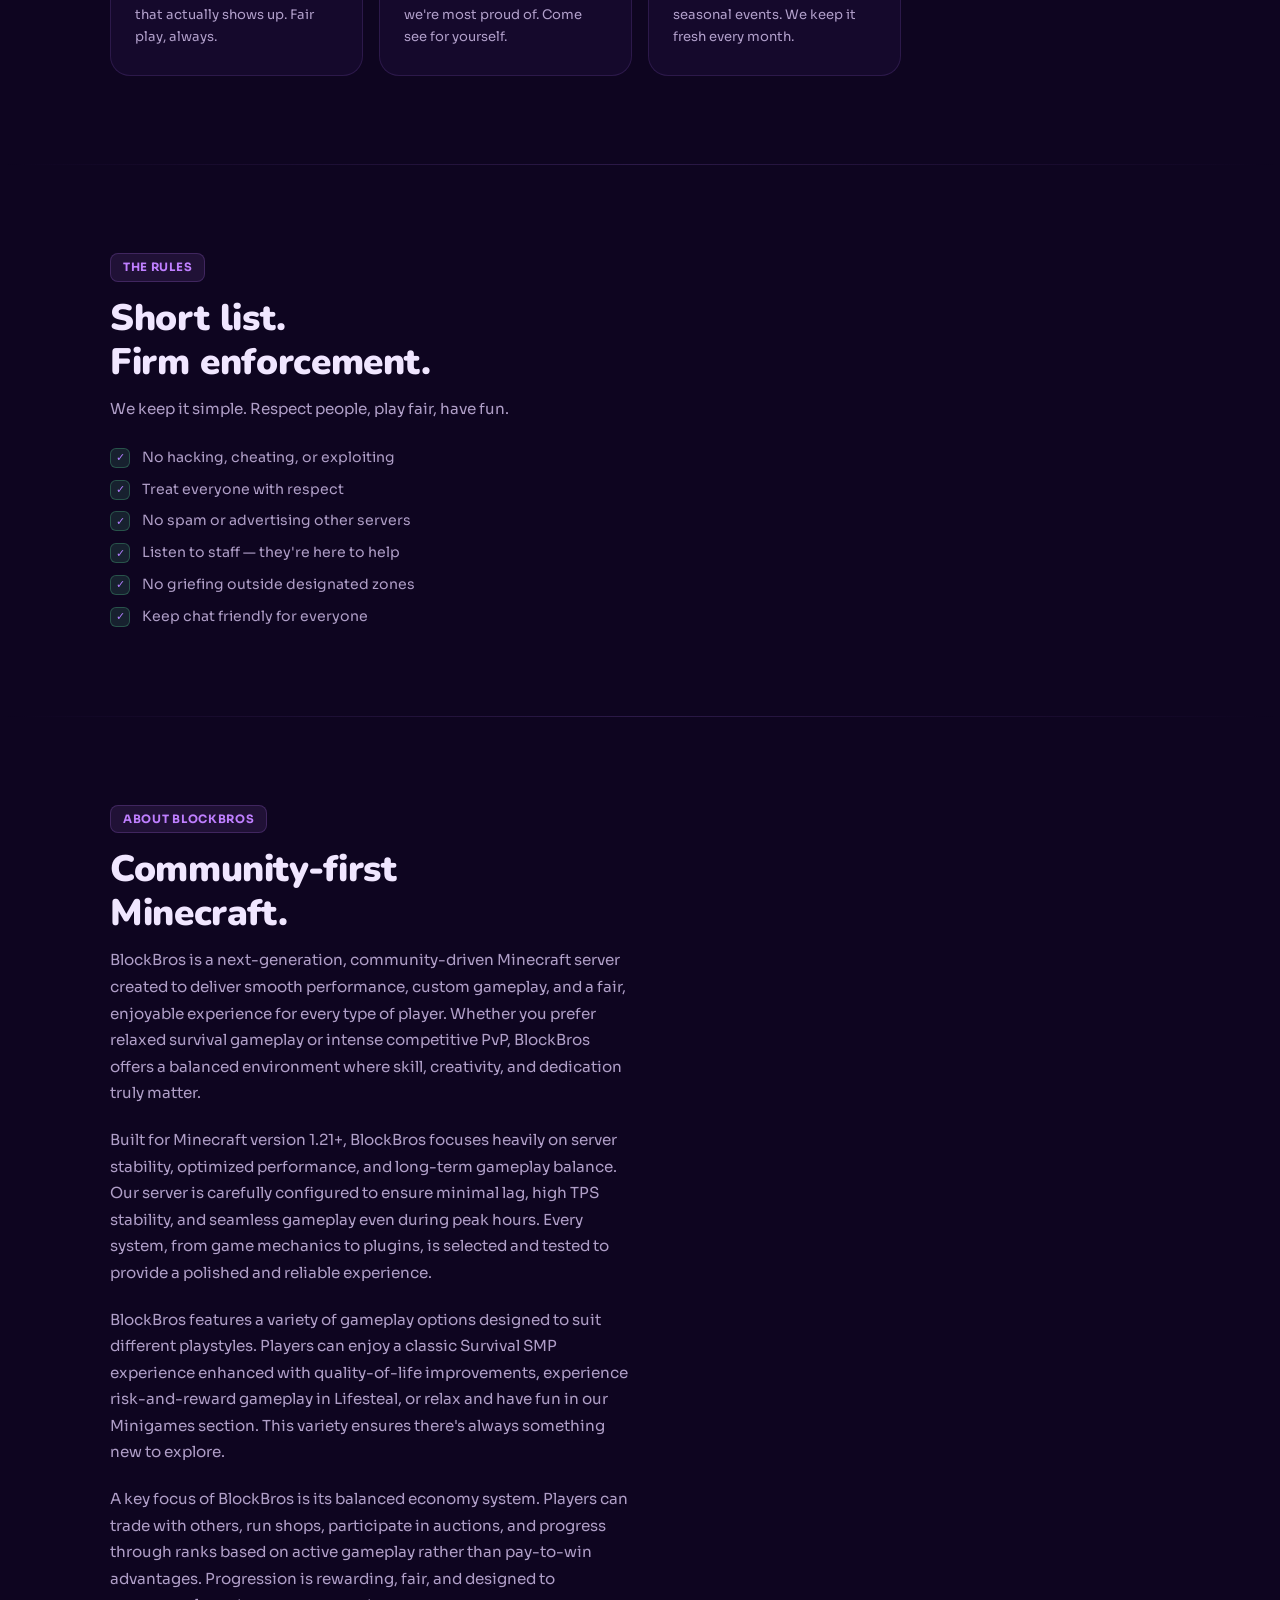
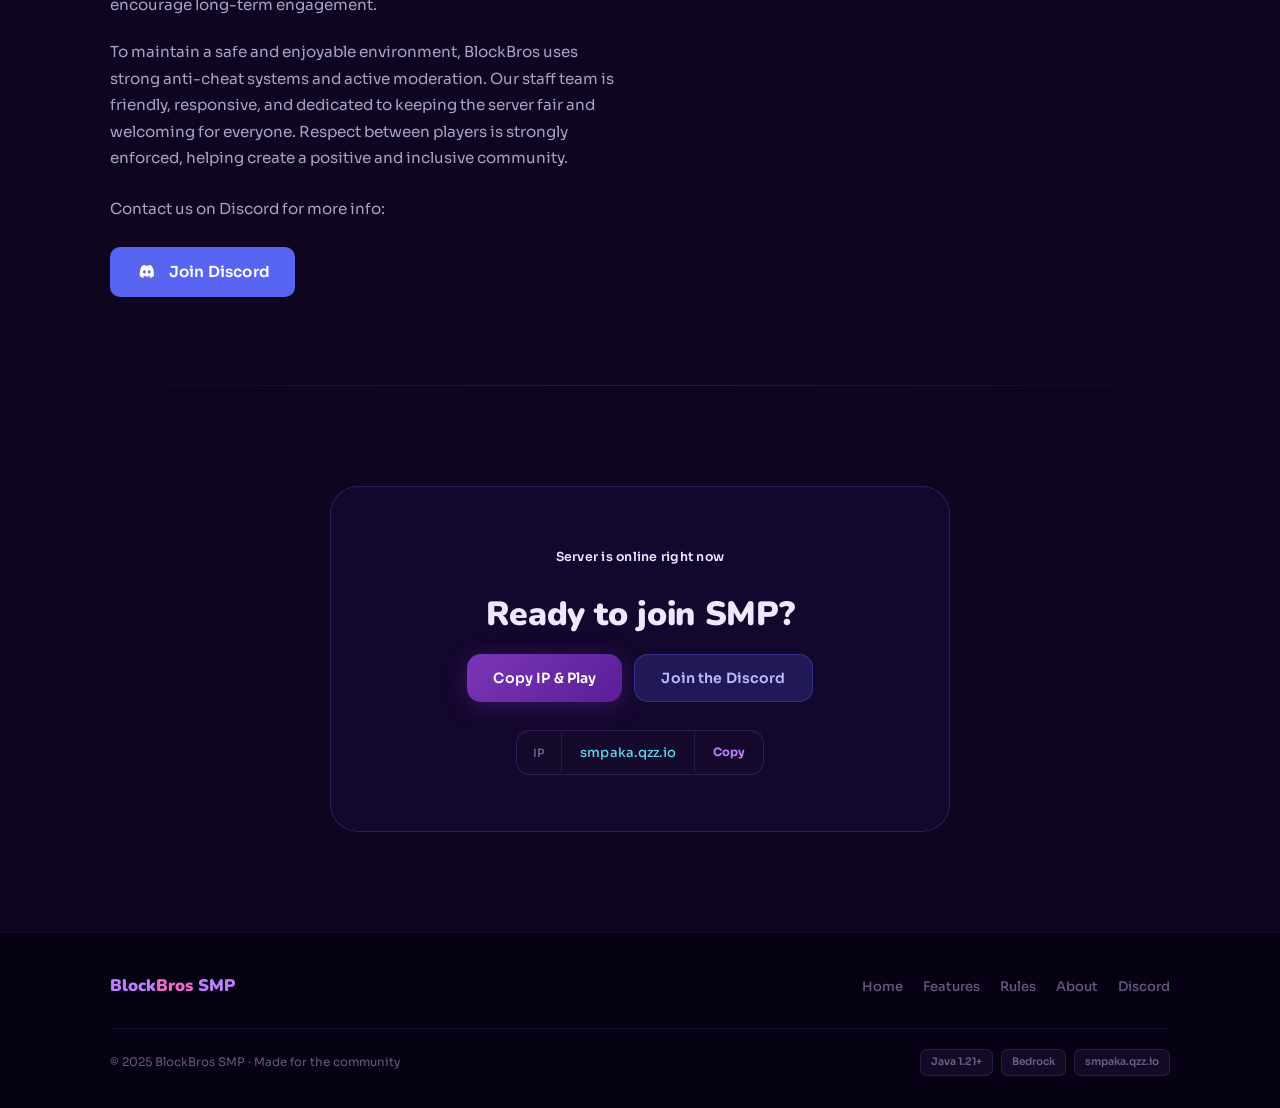
==== commit 94457186: "Update Discord image source in index.html" ====
--- a/index.html
+++ b/index.html
@@ -261,7 +261,7 @@
 <p class="sec-p" style="margin-bottom:24px;">To maintain a safe and enjoyable environment, BlockBros uses strong anti-cheat systems and active moderation. Our staff team is friendly, responsive, and dedicated to keeping the server fair and welcoming for everyone. Respect between players is strongly enforced, helping create a positive and inclusive community.</p>
 <p class="sec-p" style="margin-bottom:24px;">Contact us on Discord for more info:</p>
 <a href="https://discord.gg/wxJEu3qU" class="btn btn-discord" target="_blank" style="display:inline-flex;align-items:center;gap:10px;padding:12px 24px;border-radius:10px;background:#5865F2;color:#fff;text-decoration:none;font-weight:600;font-size:0.95rem;">
-<img src="images/discord.png" alt="Discord" width="24" height="24" style="vertical-align:middle;">Join Discord
+<img src="./images/discordimg.png" alt="Discord" width="24" height="24" style="vertical-align:middle;">Join Discord
 </a>
 </div>
 </div>
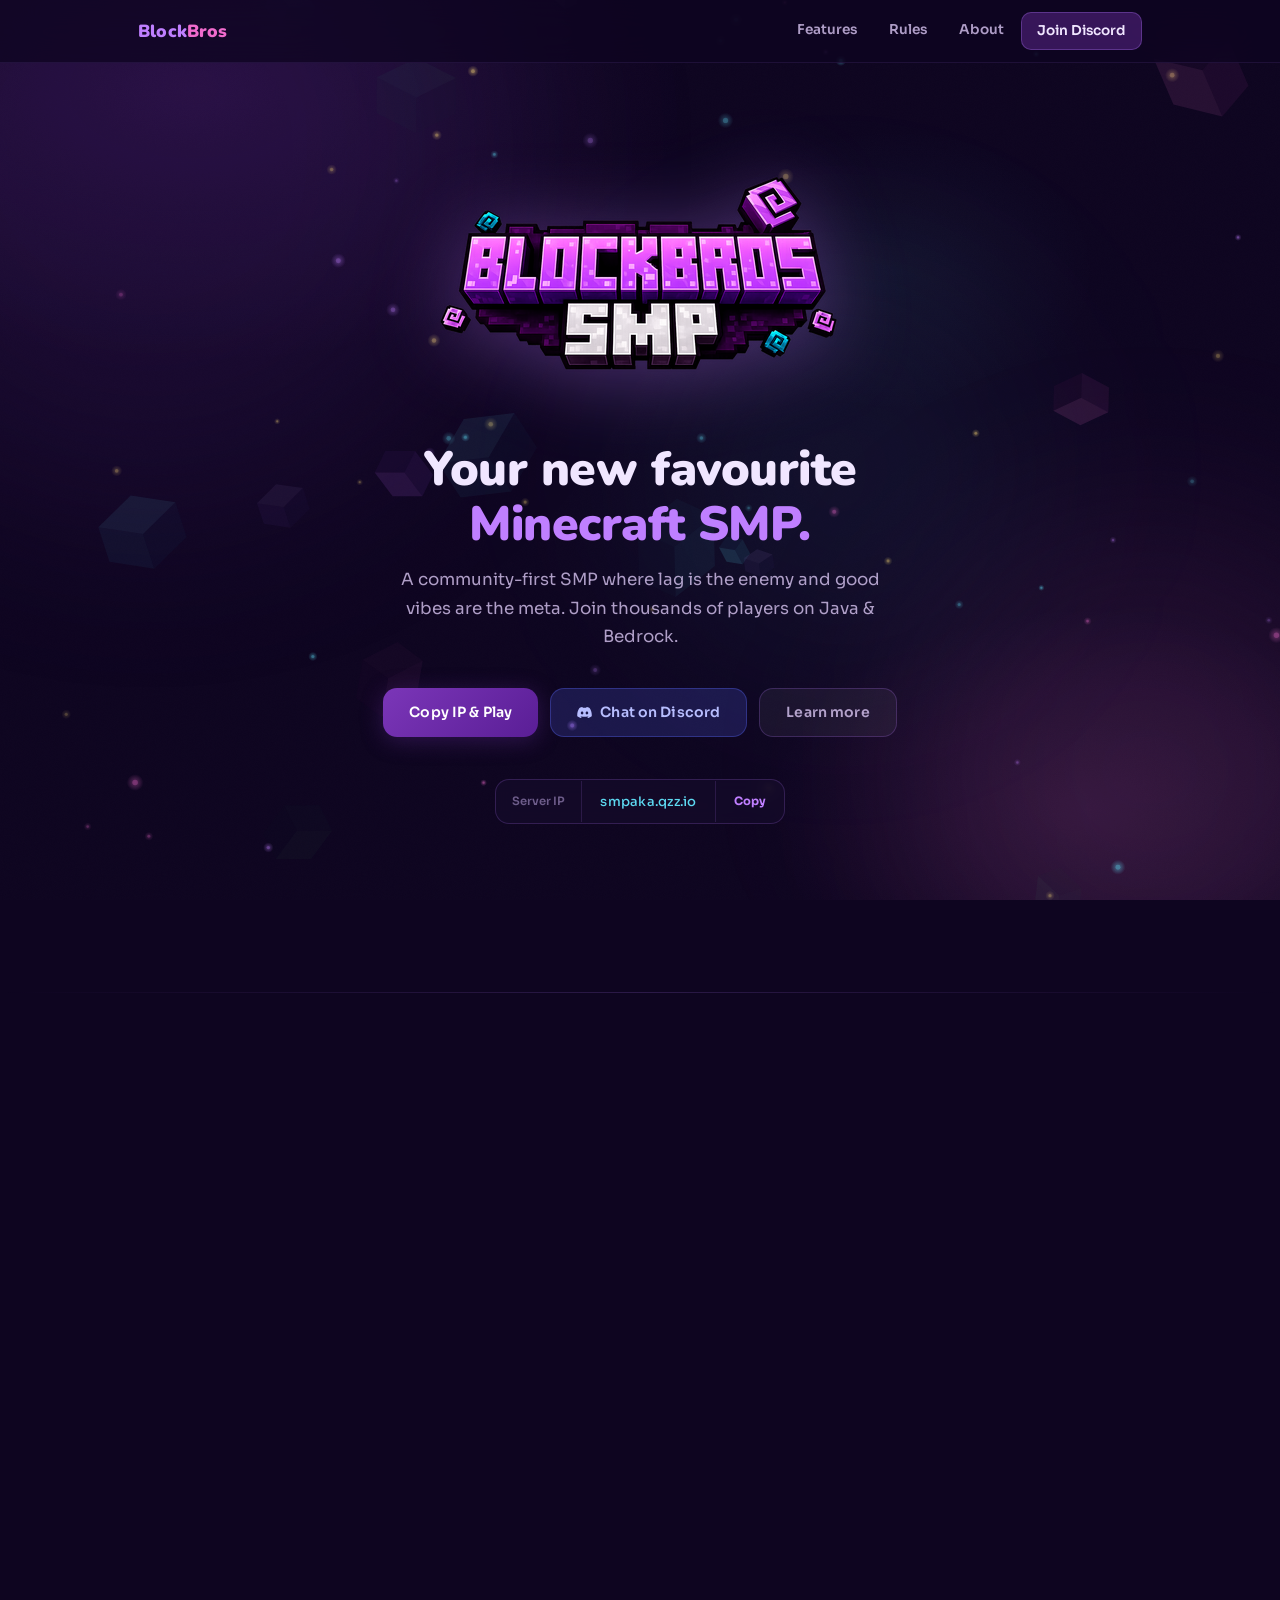
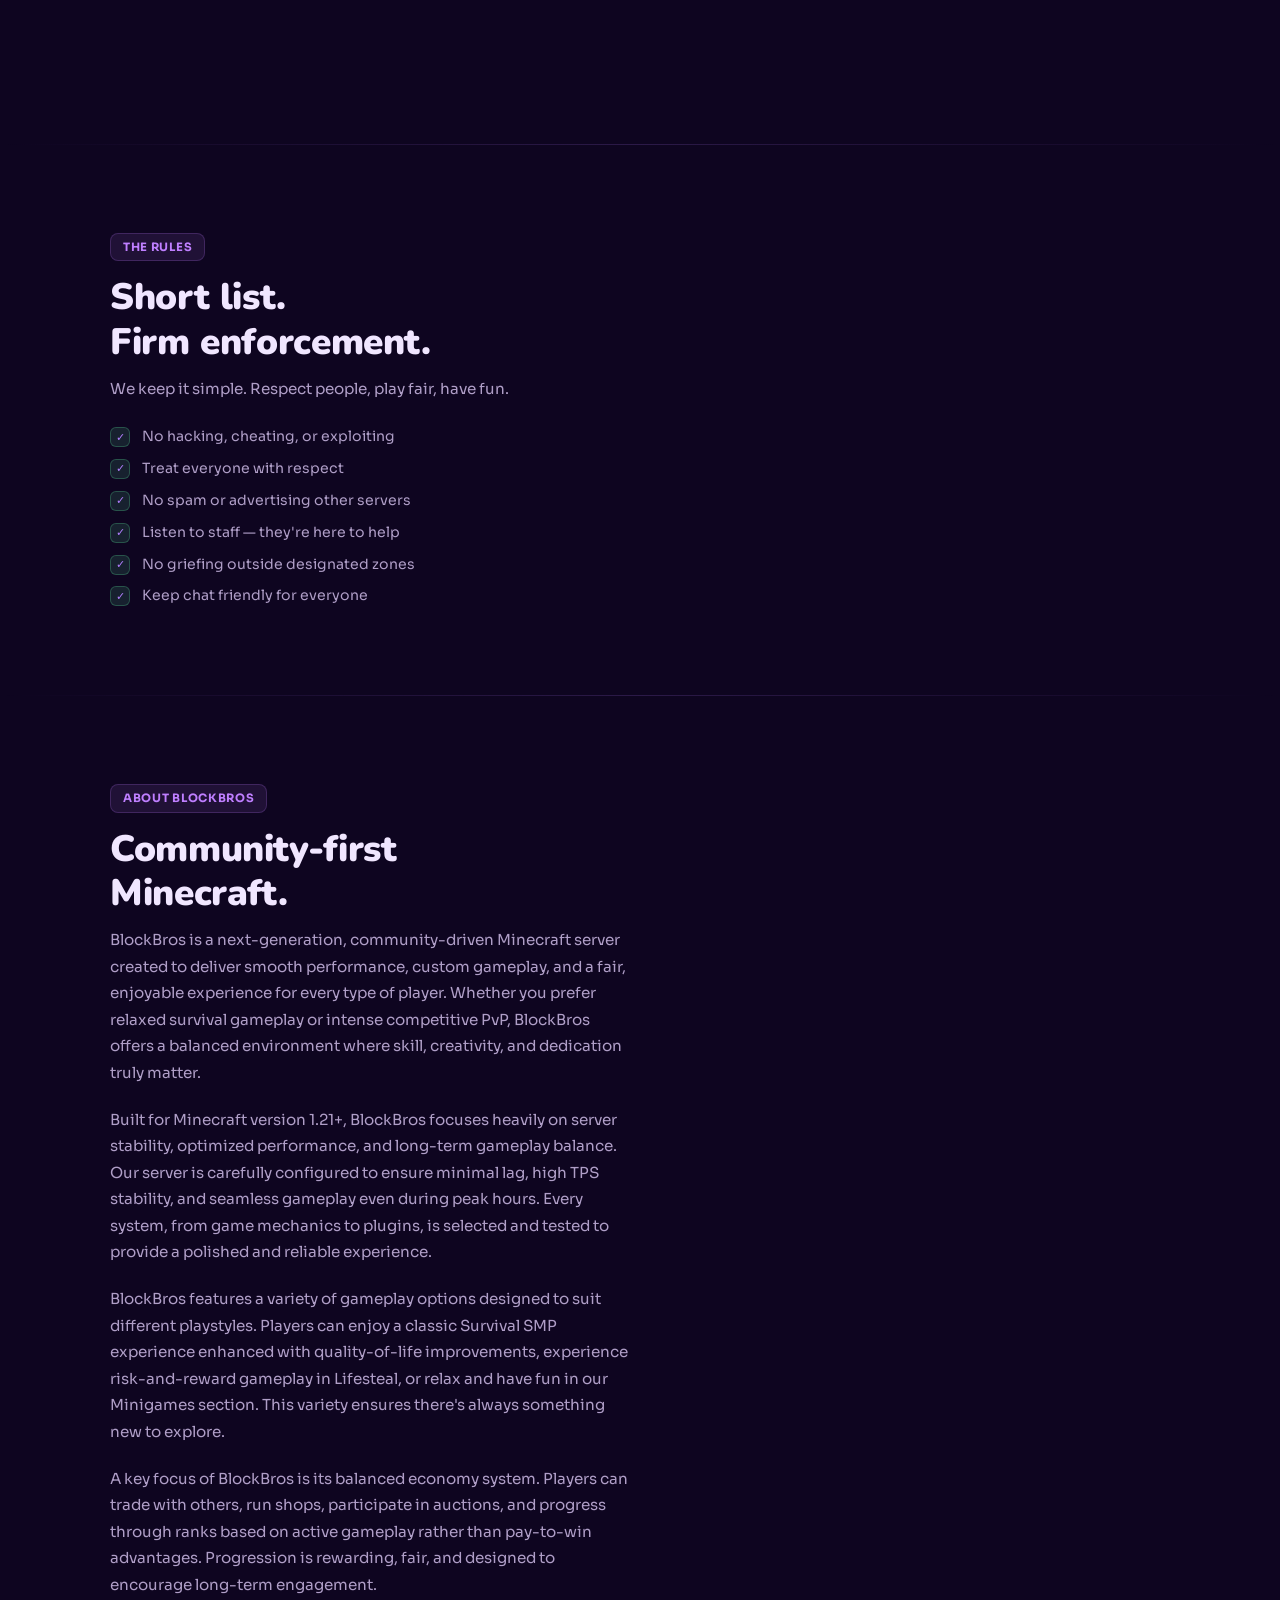
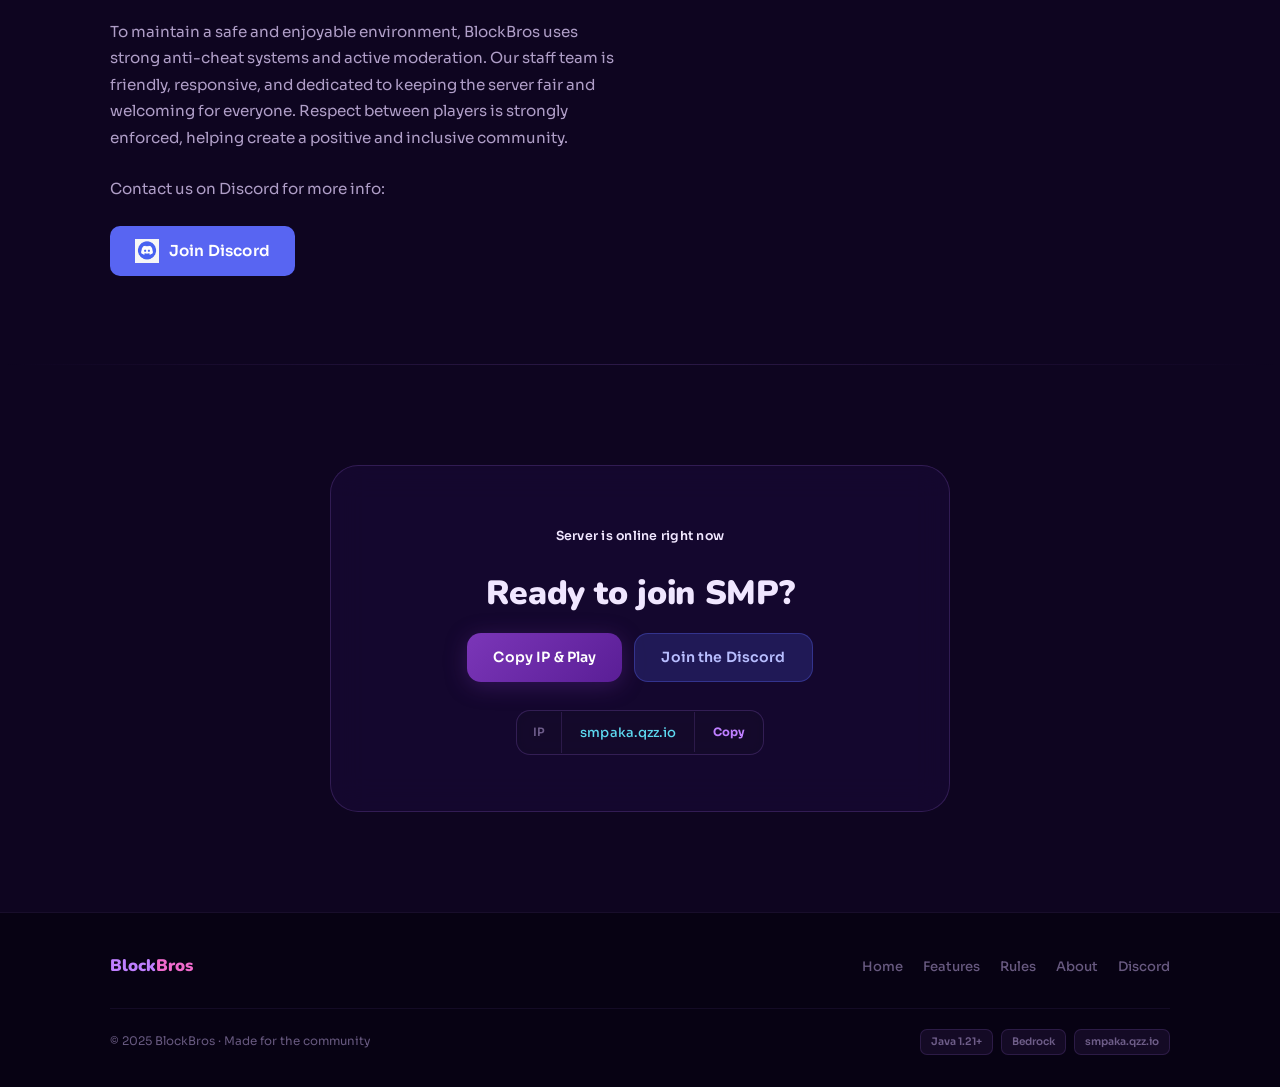
==== commit 40fcb167: "Add files via upload" ====
--- a/index.html
+++ b/index.html
@@ -3,7 +3,7 @@
 <head>
 <meta charset="UTF-8">
 <meta name="viewport" content="width=device-width, initial-scale=1.0">
-<title>BlockBros SMP – Play With Us</title>
+<title>BlockBros – Play With Us</title>
 <link href="https://fonts.googleapis.com/css2?family=Nunito:ital,wght@0,400;0,600;0,700;0,800;0,900;1,400;1,600&family=Sora:wght@300;400;500;600;700&display=swap" rel="stylesheet">
 <style>
 *{margin:0;padding:0;box-sizing:border-box;}
@@ -33,6 +33,9 @@
 .o2{width:500px;height:500px;background:rgba(240,107,205,0.09);bottom:-120px;right:-120px;animation-duration:22s;animation-delay:-8s;}
 .o3{width:400px;height:400px;background:rgba(93,216,240,0.06);top:30%;left:50%;animation-duration:14s;animation-delay:-5s;}
 @keyframes drift{0%,100%{transform:translate(0,0);}33%{transform:translate(35px,-25px);}66%{transform:translate(-20px,30px);}}
+
+/* CANVAS BG */
+#bg-canvas{position:absolute;inset:0;width:100%;height:100%;opacity:0.55;}
 
 /* SHELL */
 .shell{position:relative;z-index:1;}
@@ -153,13 +156,14 @@
 <div class="orb o1"></div>
 <div class="orb o2"></div>
 <div class="orb o3"></div>
+<canvas id="bg-canvas"></canvas>
 </div>
 
 <div class="shell">
 
 <nav>
 <div class="nav-inner">
-<a href="#" class="nav-brand">Block<span>Bros</span> SMP</a>
+<a href="#" class="nav-brand">Block<span>Bros</span></a>
 <div class="nav-links">
 <a href="#features" class="nav-a">Features</a>
 <a href="#rules" class="nav-a">Rules</a>
@@ -175,7 +179,7 @@
 <span id="h-online"></span>
 </div>
 <img src="[data-uri]" alt="BlockBros SMP" class="hero-logo">
-<h1 class="hero-title">Your new favourite<br><em>Minecraft home.</em></h1>
+<h1 class="hero-title">Your new favourite<br><em>Minecraft SMP.</em></h1>
 <p class="hero-sub">A community-first SMP where lag is the enemy and good vibes are the meta. Join thousands of players on Java &amp; Bedrock.</p>
 <div class="hero-actions">
 <a href="#" class="btn btn-main" onclick="copyIP();return false;">Copy IP &amp; Play</a>
@@ -216,8 +220,7 @@
 <div class="feat-grid">
 <div class="feat fi"><div class="feat-h">Smooth as butter</div><div class="feat-p">Optimized servers with high TPS. You'll forget lag was ever a thing.</div></div>
 <div class="feat fi"><div class="feat-h">Custom-built features</div><div class="feat-p">Plugins and mechanics you won't find on any other server. Seriously.</div></div>
-<div class="feat fi"><div class="feat-h">Real economy</div><div class="feat-p">Player shops, auctions, and trading. Build an empire or just flip a few items.</div></div>
-<div class="feat fi"><div class="feat-h">Earn your rank</div><div class="feat-p">Ranks come from playing, not paying. Every milestone feels earned.</div></div>
+
 <div class="feat fi"><div class="feat-h">Cheaters don't last</div><div class="feat-p">Strong anti-cheat and staff that actually shows up. Fair play, always.</div></div>
 <div class="feat fi"><div class="feat-h">Genuinely nice people</div><div class="feat-p">Our community is the thing we're most proud of. Come see for yourself.</div></div>
 <div class="feat fi"><div class="feat-h">Always something new</div><div class="feat-p">Tournaments, giveaways, seasonal events. We keep it fresh every month.</div></div>
@@ -261,7 +264,7 @@
 <p class="sec-p" style="margin-bottom:24px;">To maintain a safe and enjoyable environment, BlockBros uses strong anti-cheat systems and active moderation. Our staff team is friendly, responsive, and dedicated to keeping the server fair and welcoming for everyone. Respect between players is strongly enforced, helping create a positive and inclusive community.</p>
 <p class="sec-p" style="margin-bottom:24px;">Contact us on Discord for more info:</p>
 <a href="https://discord.gg/wxJEu3qU" class="btn btn-discord" target="_blank" style="display:inline-flex;align-items:center;gap:10px;padding:12px 24px;border-radius:10px;background:#5865F2;color:#fff;text-decoration:none;font-weight:600;font-size:0.95rem;">
-<img src="./images/discordimg.png" alt="Discord" width="24" height="24" style="vertical-align:middle;">Join Discord
+<img src="images/discord.png" alt="Discord" width="24" height="24" style="vertical-align:middle;">Join Discord
 </a>
 </div>
 </div>
@@ -290,7 +293,7 @@
 <footer>
 <div class="footer-inner">
 <div class="footer-top">
-<div class="footer-brand">Block<span>Bros</span> SMP</div>
+<div class="footer-brand">Block<span>Bros</span></div>
 <div class="footer-links">
 <a href="#" class="footer-a">Home</a>
 <a href="#features" class="footer-a">Features</a>
@@ -300,7 +303,7 @@
 </div>
 </div>
 <div class="footer-bottom">
-<span class="footer-copy">© 2025 BlockBros SMP · Made for the community</span>
+<span class="footer-copy">© 2025 BlockBros · Made for the community</span>
 <div class="footer-chips">
 <span class="fchip">Java 1.21+</span>
 <span class="fchip">Bedrock</span>
@@ -313,6 +316,183 @@
 </div>
 
 <script>
+// ── Animated Background Canvas ──────────────────────────────────────────────
+(function(){
+  const canvas = document.getElementById('bg-canvas');
+  const ctx = canvas.getContext('2d');
+
+  // Block face colors (Minecraft-ish palette matching site purples/cyans)
+  const BLOCK_PALETTES = [
+    { top:'rgba(155,77,202,0.7)', left:'rgba(107,47,160,0.6)', right:'rgba(75,28,120,0.5)' },  // purple
+    { top:'rgba(93,216,240,0.5)', left:'rgba(60,160,190,0.4)', right:'rgba(35,100,140,0.35)' }, // cyan
+    { top:'rgba(240,107,205,0.45)', left:'rgba(180,60,155,0.35)', right:'rgba(120,30,100,0.3)' }, // pink
+    { top:'rgba(80,220,140,0.4)', left:'rgba(40,160,90,0.3)', right:'rgba(20,100,55,0.25)' },   // green
+    { top:'rgba(200,160,255,0.35)', left:'rgba(150,100,220,0.28)', right:'rgba(100,60,170,0.22)' }, // light purple
+  ];
+
+  // Particles (sparkles/stars)
+  const PARTICLE_COLORS = ['rgba(191,127,255,', 'rgba(93,216,240,', 'rgba(240,107,205,', 'rgba(255,220,120,'];
+
+  let W, H, blocks, particles;
+
+  function resize(){
+    W = canvas.width = window.innerWidth;
+    H = canvas.height = window.innerHeight;
+  }
+
+  function randBetween(a, b){ return a + Math.random() * (b - a); }
+
+  // Isometric cube drawing
+  function drawBlock(cx, cy, s, palette, alpha){
+    const h = s * 0.5; // isometric height factor
+    ctx.save();
+    ctx.globalAlpha = alpha;
+
+    // Top face
+    ctx.beginPath();
+    ctx.moveTo(cx,       cy - h);
+    ctx.lineTo(cx + s,   cy);
+    ctx.lineTo(cx,       cy + h);
+    ctx.lineTo(cx - s,   cy);
+    ctx.closePath();
+    ctx.fillStyle = palette.top;
+    ctx.fill();
+
+    // Left face
+    ctx.beginPath();
+    ctx.moveTo(cx - s, cy);
+    ctx.lineTo(cx,     cy + h);
+    ctx.lineTo(cx,     cy + h + s * 0.9);
+    ctx.lineTo(cx - s, cy + s * 0.9);
+    ctx.closePath();
+    ctx.fillStyle = palette.left;
+    ctx.fill();
+
+    // Right face
+    ctx.beginPath();
+    ctx.moveTo(cx + s, cy);
+    ctx.lineTo(cx,     cy + h);
+    ctx.lineTo(cx,     cy + h + s * 0.9);
+    ctx.lineTo(cx + s, cy + s * 0.9);
+    ctx.closePath();
+    ctx.fillStyle = palette.right;
+    ctx.fill();
+
+    ctx.restore();
+  }
+
+  function initBlocks(){
+    blocks = Array.from({length: 22}, () => ({
+      x: randBetween(0, W),
+      y: randBetween(-H * 0.3, H * 1.2),
+      size: randBetween(14, 48),
+      vx: randBetween(-0.18, 0.18),
+      vy: randBetween(-0.35, -0.08),
+      rot: randBetween(0, Math.PI * 2),
+      rotV: randBetween(-0.004, 0.004),
+      alpha: randBetween(0.12, 0.55),
+      palette: BLOCK_PALETTES[Math.floor(Math.random() * BLOCK_PALETTES.length)],
+      wobble: randBetween(0, Math.PI * 2),
+      wobbleSpeed: randBetween(0.008, 0.025),
+    }));
+  }
+
+  function initParticles(){
+    particles = Array.from({length: 60}, () => spawnParticle(true));
+  }
+
+  function spawnParticle(anywhere){
+    const col = PARTICLE_COLORS[Math.floor(Math.random() * PARTICLE_COLORS.length)];
+    return {
+      x: randBetween(0, W),
+      y: anywhere ? randBetween(0, H) : H + 5,
+      r: randBetween(1, 2.8),
+      vy: randBetween(-0.6, -0.18),
+      vx: randBetween(-0.15, 0.15),
+      alpha: randBetween(0.3, 0.9),
+      fadeDir: Math.random() > 0.5 ? 1 : -1,
+      fadeSpeed: randBetween(0.003, 0.012),
+      col,
+    };
+  }
+
+  function init(){
+    resize();
+    initBlocks();
+    initParticles();
+  }
+
+  function update(){
+    // Blocks
+    blocks.forEach(b => {
+      b.wobble += b.wobbleSpeed;
+      b.x += b.vx + Math.sin(b.wobble) * 0.12;
+      b.y += b.vy;
+      b.rot += b.rotV;
+      if (b.y < -b.size * 4) {
+        b.y = H + b.size * 2;
+        b.x = randBetween(0, W);
+      }
+    });
+
+    // Particles
+    particles.forEach((p, i) => {
+      p.x += p.vx;
+      p.y += p.vy;
+      p.alpha += p.fadeDir * p.fadeSpeed;
+      if (p.alpha <= 0.05) p.fadeDir = 1;
+      if (p.alpha >= 0.9) p.fadeDir = -1;
+      if (p.y < -10) particles[i] = spawnParticle(false);
+    });
+  }
+
+  function draw(){
+    ctx.clearRect(0, 0, W, H);
+
+    // Draw particles
+    particles.forEach(p => {
+      ctx.save();
+      ctx.globalAlpha = p.alpha;
+      // Glow
+      const grad = ctx.createRadialGradient(p.x, p.y, 0, p.x, p.y, p.r * 3);
+      grad.addColorStop(0, p.col + '1)');
+      grad.addColorStop(1, p.col + '0)');
+      ctx.fillStyle = grad;
+      ctx.beginPath();
+      ctx.arc(p.x, p.y, p.r * 3, 0, Math.PI * 2);
+      ctx.fill();
+      // Core dot
+      ctx.fillStyle = p.col + '1)';
+      ctx.beginPath();
+      ctx.arc(p.x, p.y, p.r, 0, Math.PI * 2);
+      ctx.fill();
+      ctx.restore();
+    });
+
+    // Draw blocks (isometric, with slight rotation via transform)
+    blocks.forEach(b => {
+      ctx.save();
+      ctx.translate(b.x, b.y);
+      ctx.rotate(b.rot);
+      drawBlock(0, 0, b.size, b.palette, b.alpha);
+      ctx.restore();
+    });
+  }
+
+  function loop(){
+    update();
+    draw();
+    requestAnimationFrame(loop);
+  }
+
+  window.addEventListener('resize', () => { resize(); initBlocks(); initParticles(); });
+
+  init();
+  loop();
+})();
+
+// ── End Animated Background ─────────────────────────────────────────────────
+
 function copyIP(){
   navigator.clipboard.writeText('smpaka.qzz.io').then(()=>{
     const el=document.getElementById('ip-val');
@@ -324,66 +504,29 @@
 document.querySelectorAll('.fi').forEach((el,i)=>{el.style.transitionDelay=(i%5)*.07+'s';io.observe(el);});
 
 // ── Real-time player counter ──────────────────────────────────────────────
-const SERVER_IP = 'smpaka.qzz.io';
+const SERVER_IP = '191.96.231.19:11701';
 
 const soHero = document.getElementById('s-online');
 const hOnline = document.getElementById('h-online');
 
-function renderOnline(online, max) {
-  if (soHero) soHero.textContent = online;
-  if (hOnline) hOnline.innerHTML =
-    `<span style="display:inline-flex;align-items:center;gap:6px;">
-      <span style="width:7px;height:7px;border-radius:50%;background:#4ade80;
-        box-shadow:0 0 8px #4ade80;display:inline-block;
-        animation:blink 1.5s ease-in-out infinite;"></span>
-      <span style="font-size:.78rem;font-weight:700;color:#4ade80;letter-spacing:.05em;">
-        ${online} / ${max} online
-      </span>
-    </span>`;
+function renderOnline(online) {
+  if (soHero) soHero.textContent = online > 0 ? online : '-';
 }
 
 function renderOffline() {
-  if (soHero) soHero.textContent = '0';
-  if (hOnline) hOnline.innerHTML =
-    `<span style="display:inline-flex;align-items:center;gap:6px;">
-      <span style="width:7px;height:7px;border-radius:50%;background:#f87171;display:inline-block;"></span>
-      <span style="font-size:.78rem;font-weight:600;color:rgba(200,175,235,0.6);letter-spacing:.05em;">
-        Server offline
-      </span>
-    </span>`;
-}
-
-// Try mcsrvstat v3 (preferred), fallback to mcstatus.io
+  if (soHero) soHero.textContent = '-';
+}
+
 async function fetchPlayerCount() {
-  // --- API 1: mcsrvstat.us v3 ---
   try {
-    const r = await fetch(`https://api.mcsrvstat.us/3/${SERVER_IP}`, {cache:'no-store'});
-    if (r.ok) {
-      const d = await r.json();
-      if (d.online) { renderOnline(d.players?.online ?? 0, d.players?.max ?? '?'); return; }
-    }
-  } catch(_) {}
-
-  // --- API 2: mcstatus.io ---
-  try {
-    const r = await fetch(`https://api.mcstatus.io/v2/status/java/${SERVER_IP}`, {cache:'no-store'});
-    if (r.ok) {
-      const d = await r.json();
-      if (d.online) { renderOnline(d.players?.online ?? 0, d.players?.max ?? '?'); return; }
-    }
-  } catch(_) {}
-
-  // Both APIs say offline (or unreachable)
-  renderOffline();
-}
-
-// Loading state
-if (soHero) soHero.textContent = '…';
-if (hOnline) hOnline.innerHTML =
-  `<span style="font-size:.78rem;color:rgba(200,175,235,0.55);">Checking server…</span>`;
+    const r = await fetch('https://api.mcsrvstat.us/3/191.96.231.19:11701');
+    const d = await r.json();
+    renderOnline(d.players?.online || 0);
+  } catch { renderOffline(); }
+}
 
 fetchPlayerCount();
-setInterval(fetchPlayerCount, 60_000);
+setInterval(fetchPlayerCount, 1000);
 </script>
 </body>
-</html>
+</html>
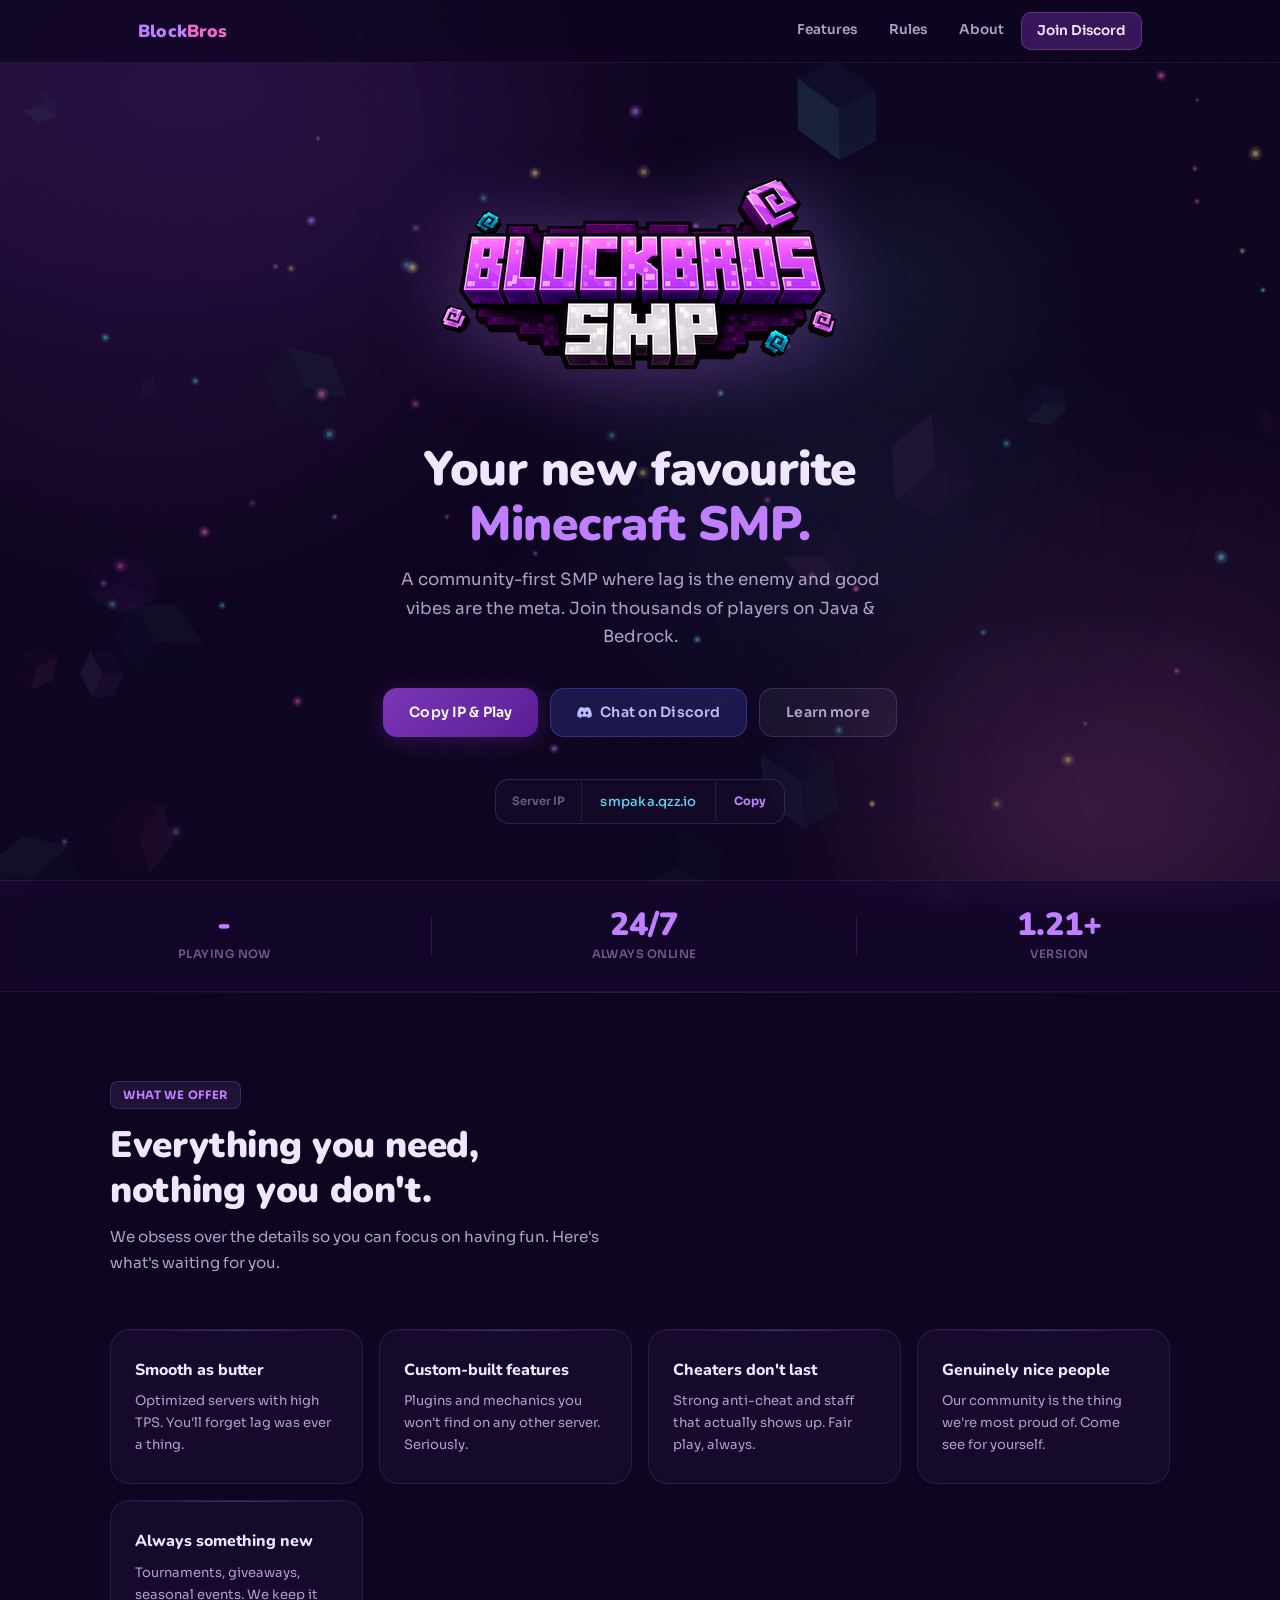
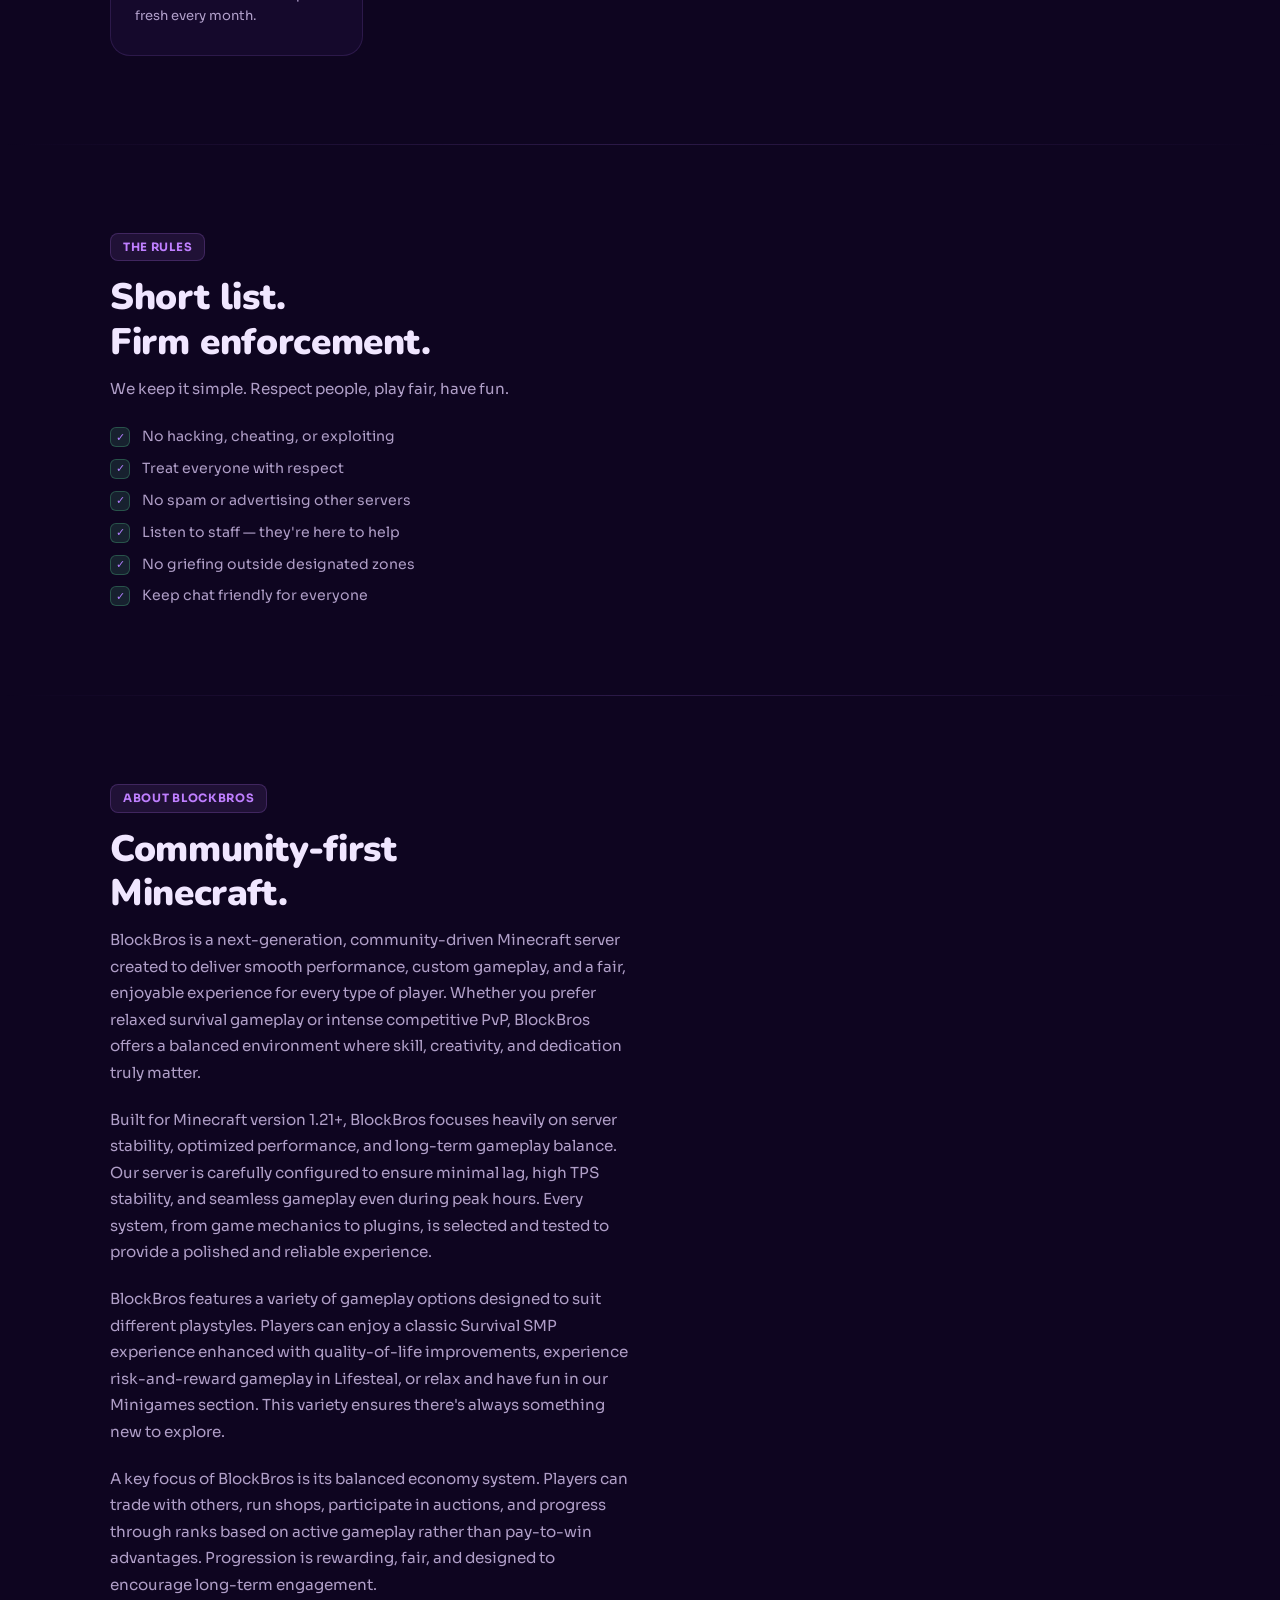
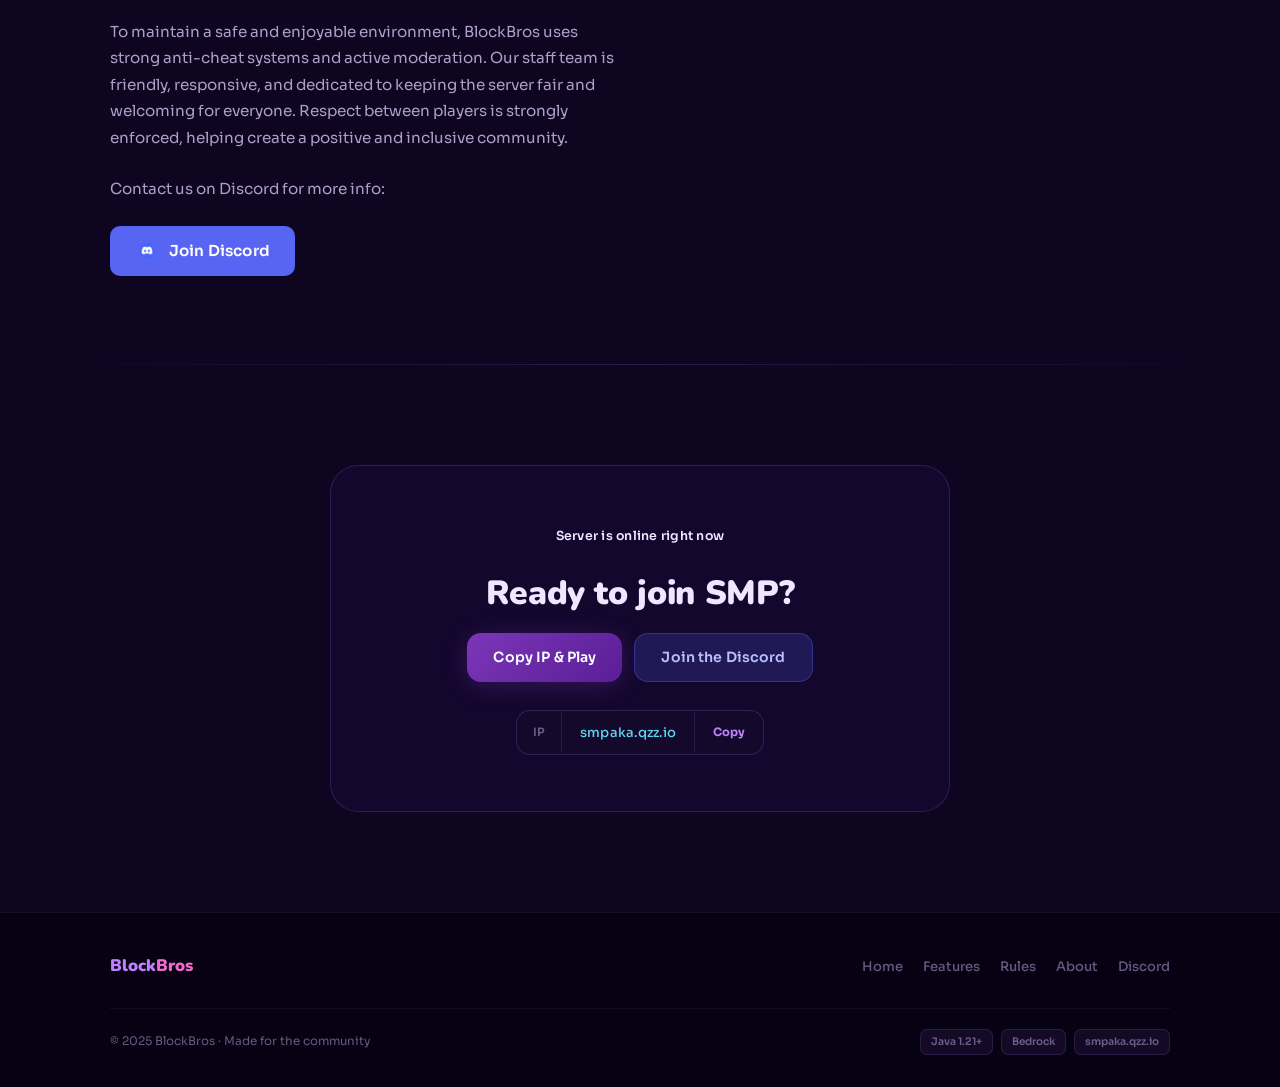
==== commit a6f604f0: "Add files via upload" ====
--- a/index.html
+++ b/index.html
@@ -35,7 +35,7 @@
 @keyframes drift{0%,100%{transform:translate(0,0);}33%{transform:translate(35px,-25px);}66%{transform:translate(-20px,30px);}}
 
 /* CANVAS BG */
-#bg-canvas{position:absolute;inset:0;width:100%;height:100%;opacity:0.55;}
+#bg-canvas{position:fixed;top:0;left:0;width:100%;height:100%;opacity:0.55;pointer-events:none;}
 
 /* SHELL */
 .shell{position:relative;z-index:1;}
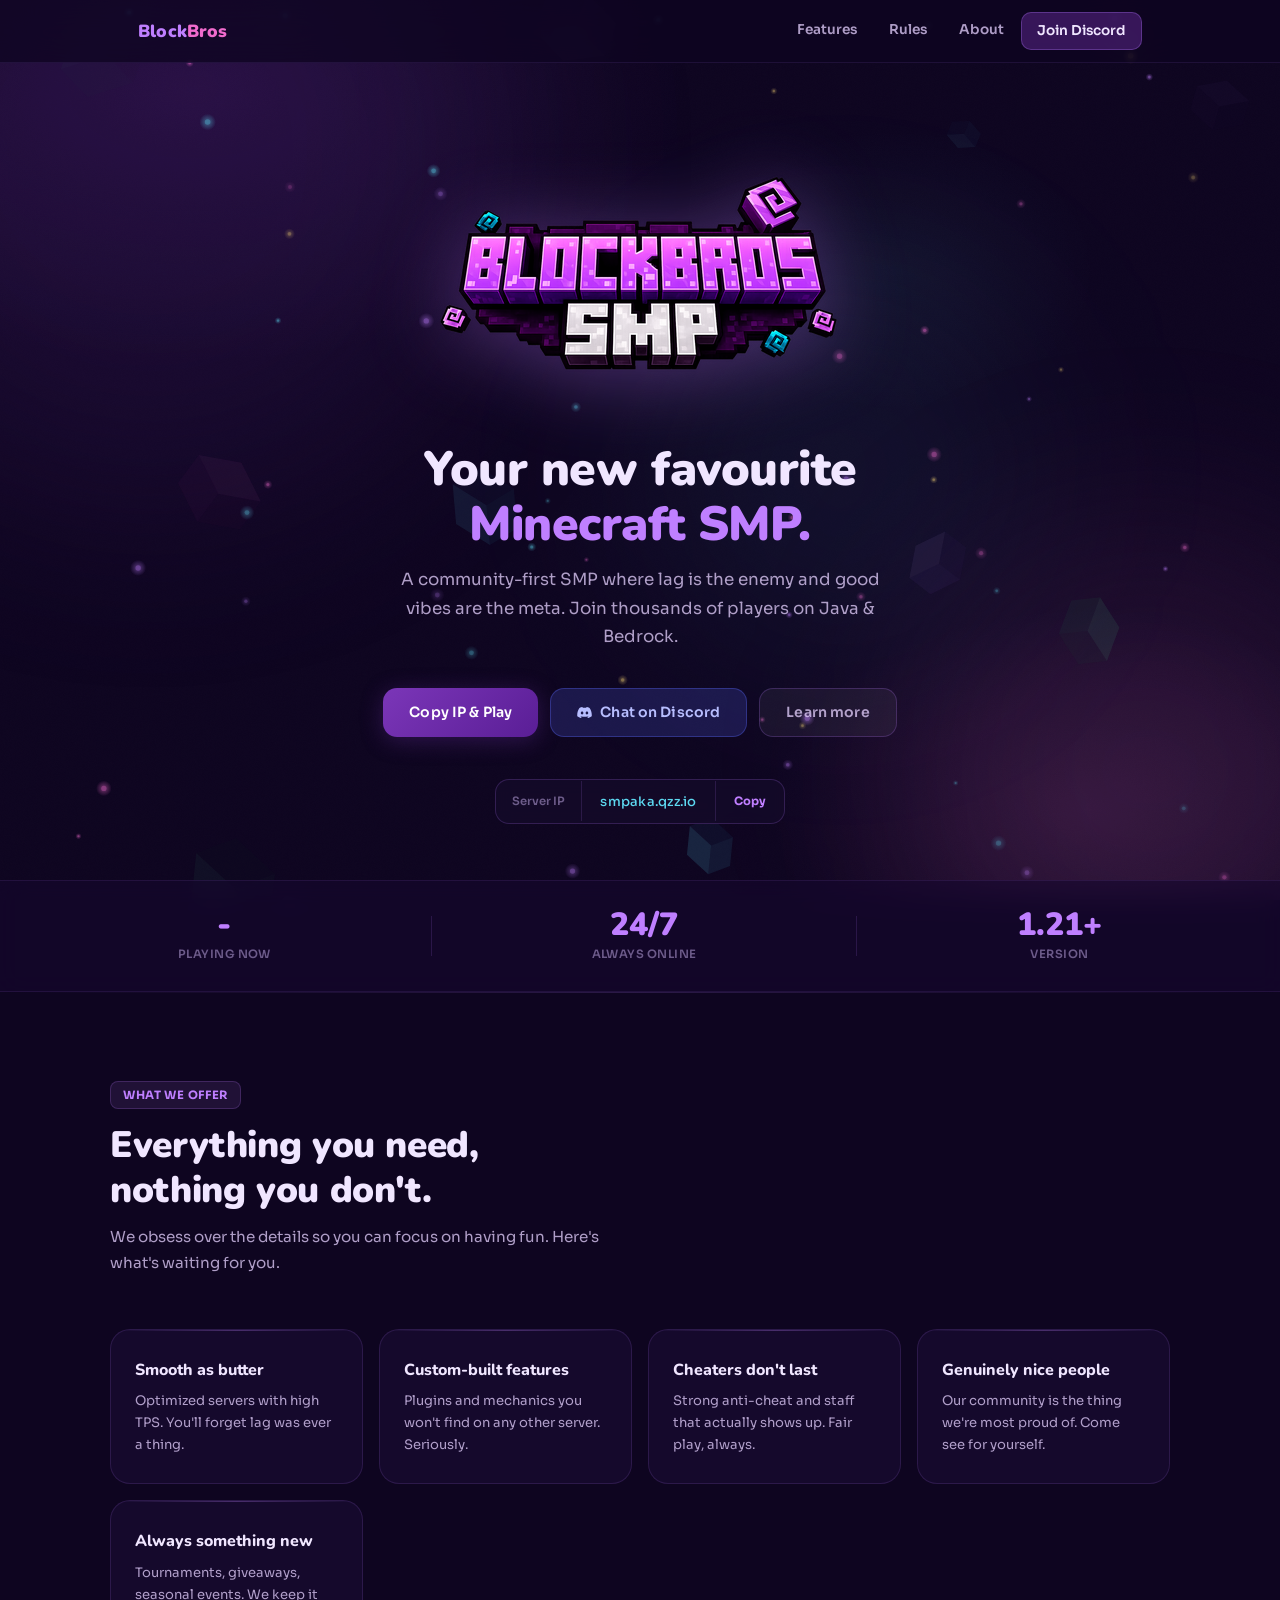
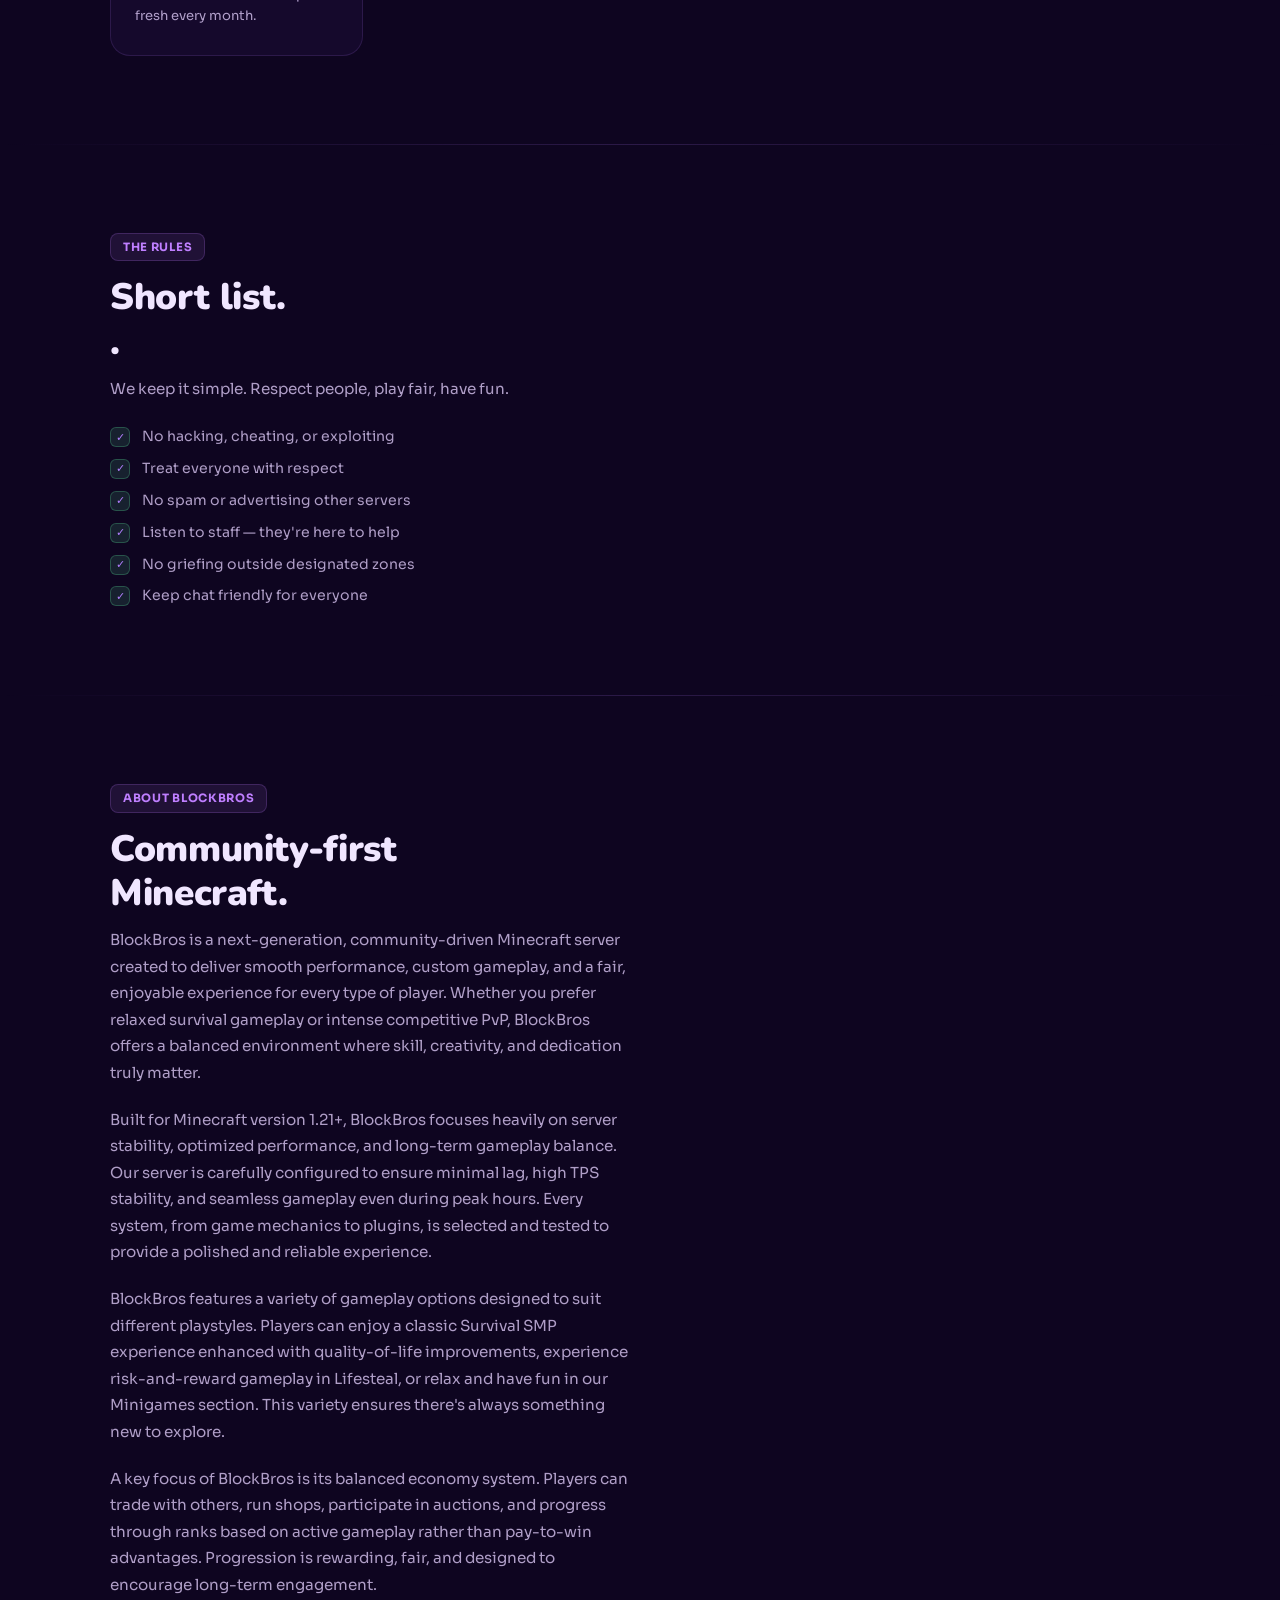
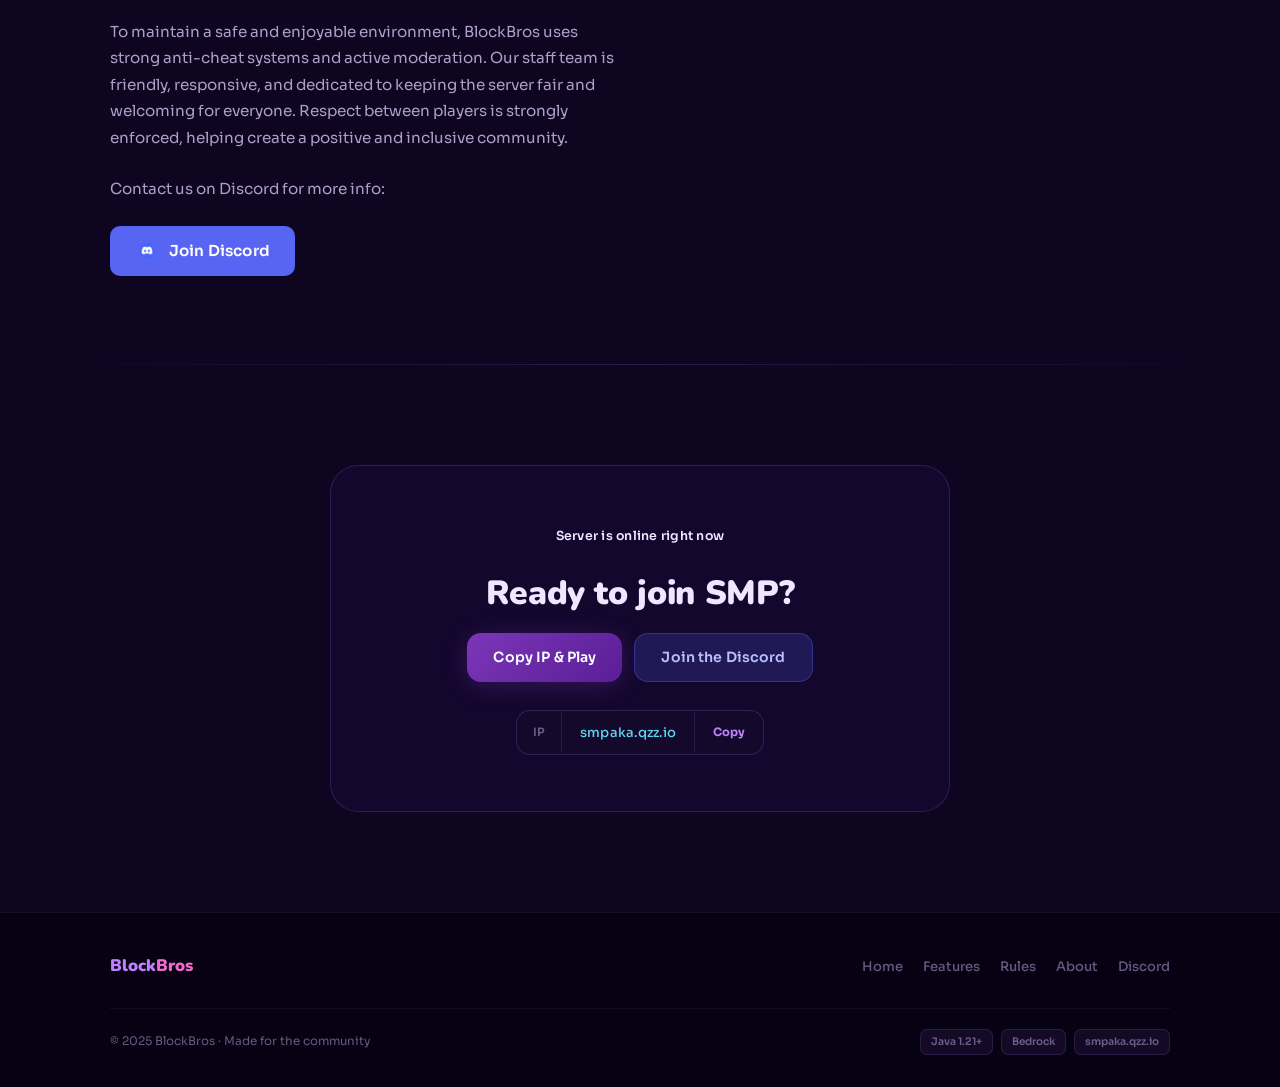
==== commit 95389808: "Update index.html" ====
--- a/index.html
+++ b/index.html
@@ -235,7 +235,7 @@
 <div class="sec-inner">
 <div class="fi">
 <div class="sec-badge">The rules</div>
-<h2 class="sec-h">Short list.<br>Firm enforcement.</h2>
+<h2 class="sec-h">Short list.<br>.</h2>
 <p class="sec-p" style="margin-bottom:24px;">We keep it simple. Respect people, play fair, have fun.</p>
 <ul class="rules-ul">
 <li><span class="rule-check">✓</span>No hacking, cheating, or exploiting</li>
@@ -529,4 +529,4 @@
 setInterval(fetchPlayerCount, 1000);
 </script>
 </body>
-</html>+</html>
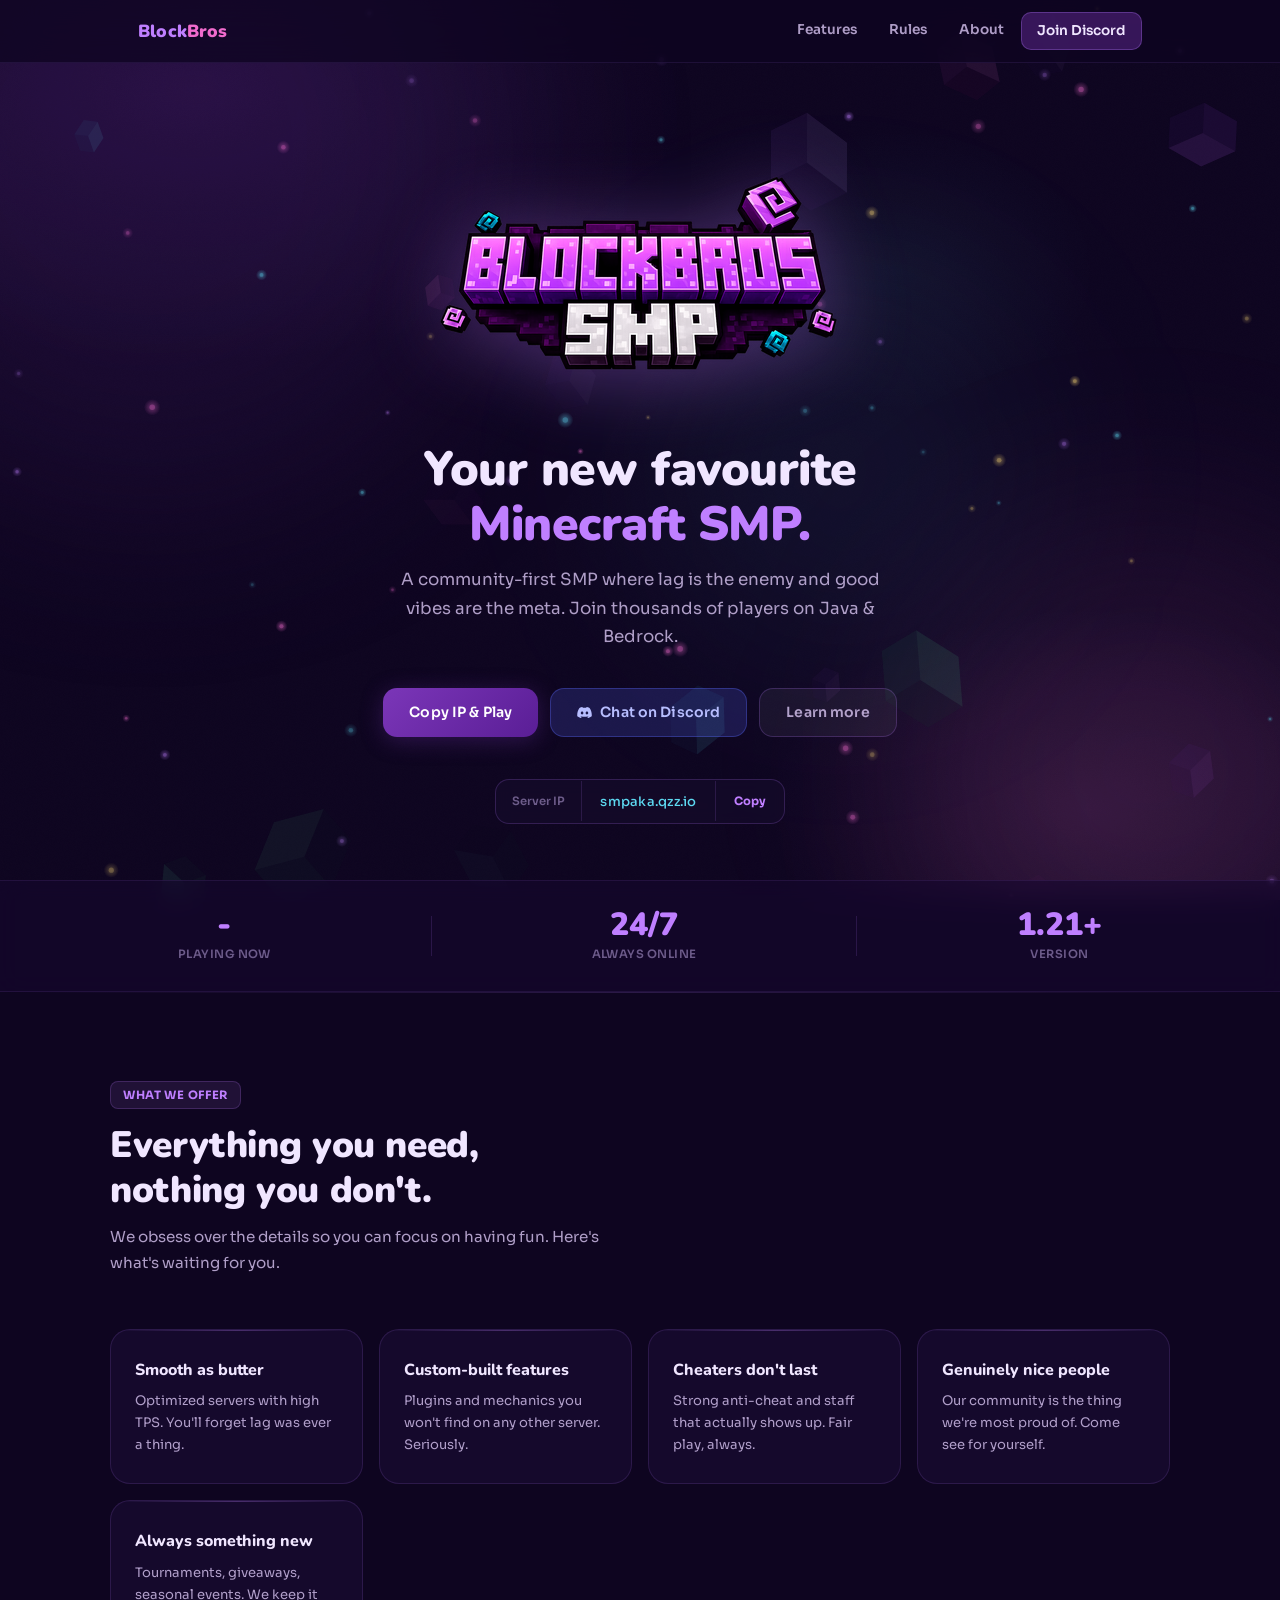
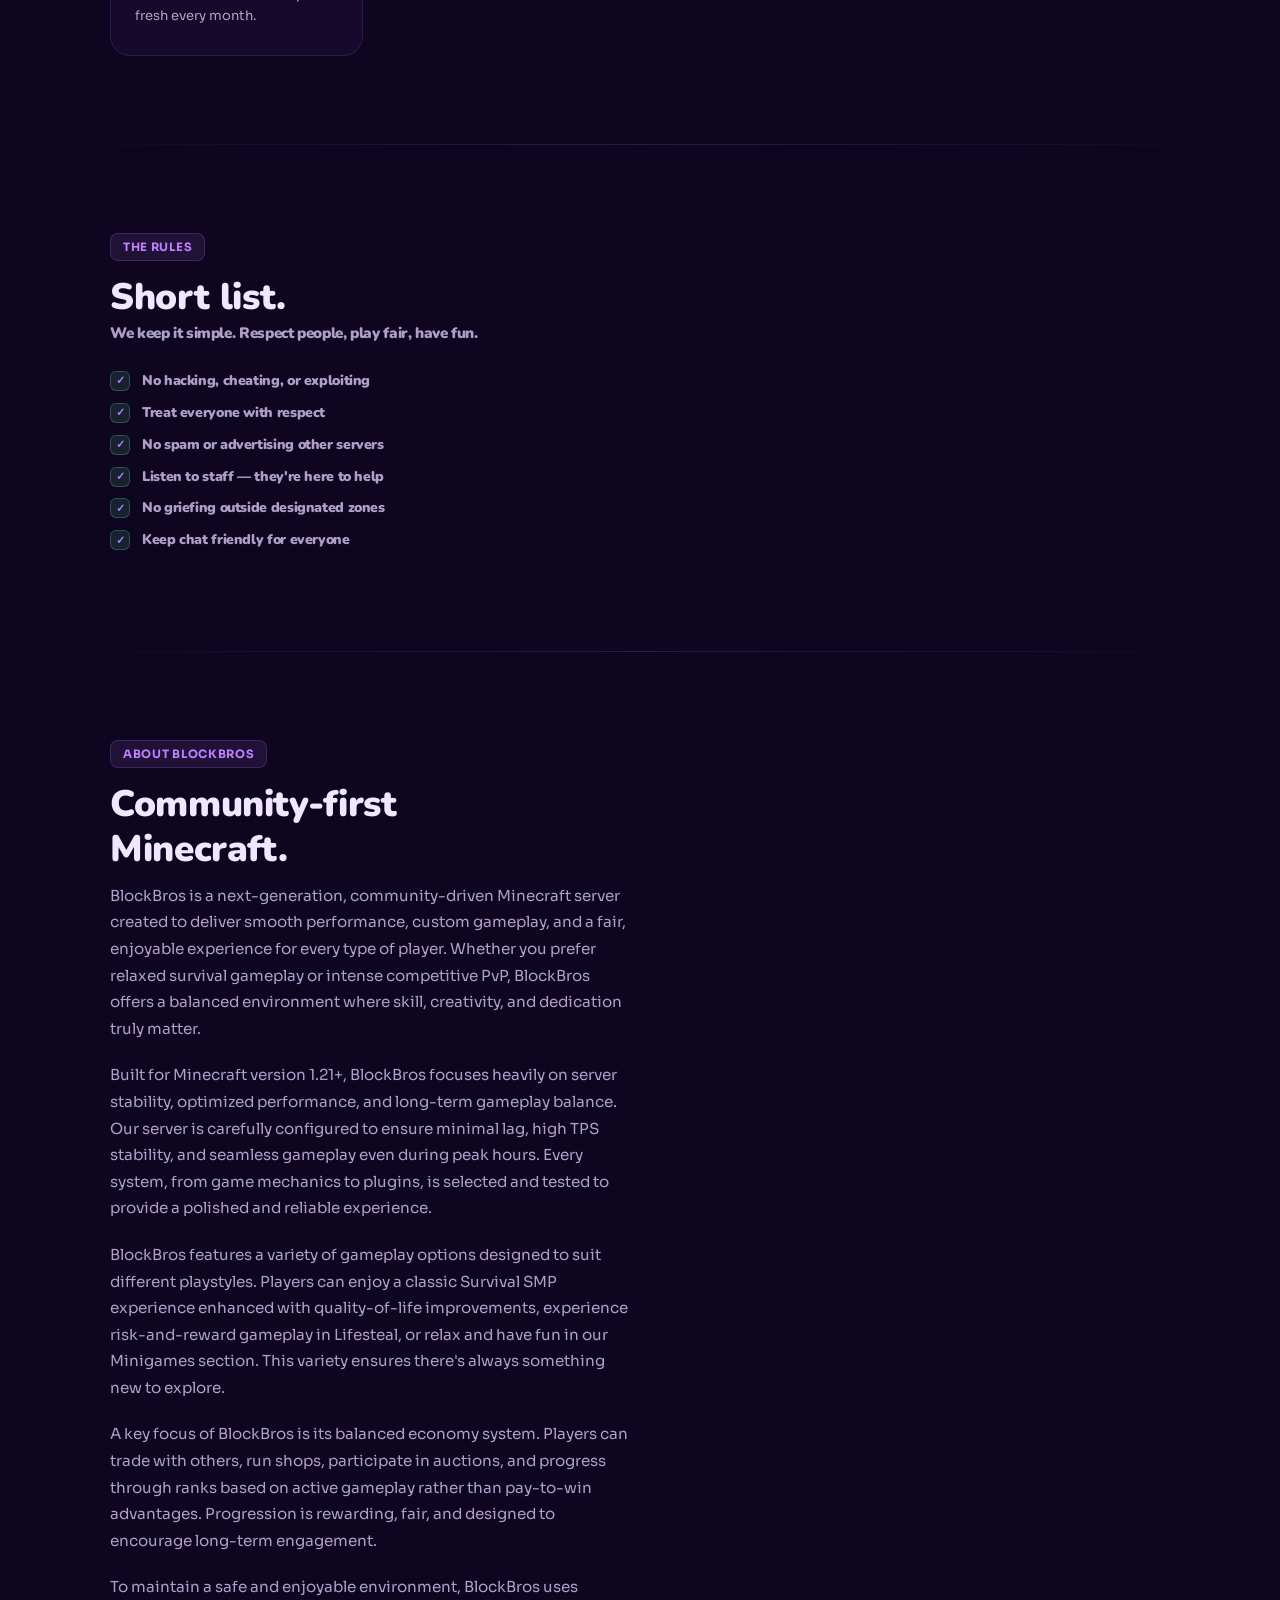
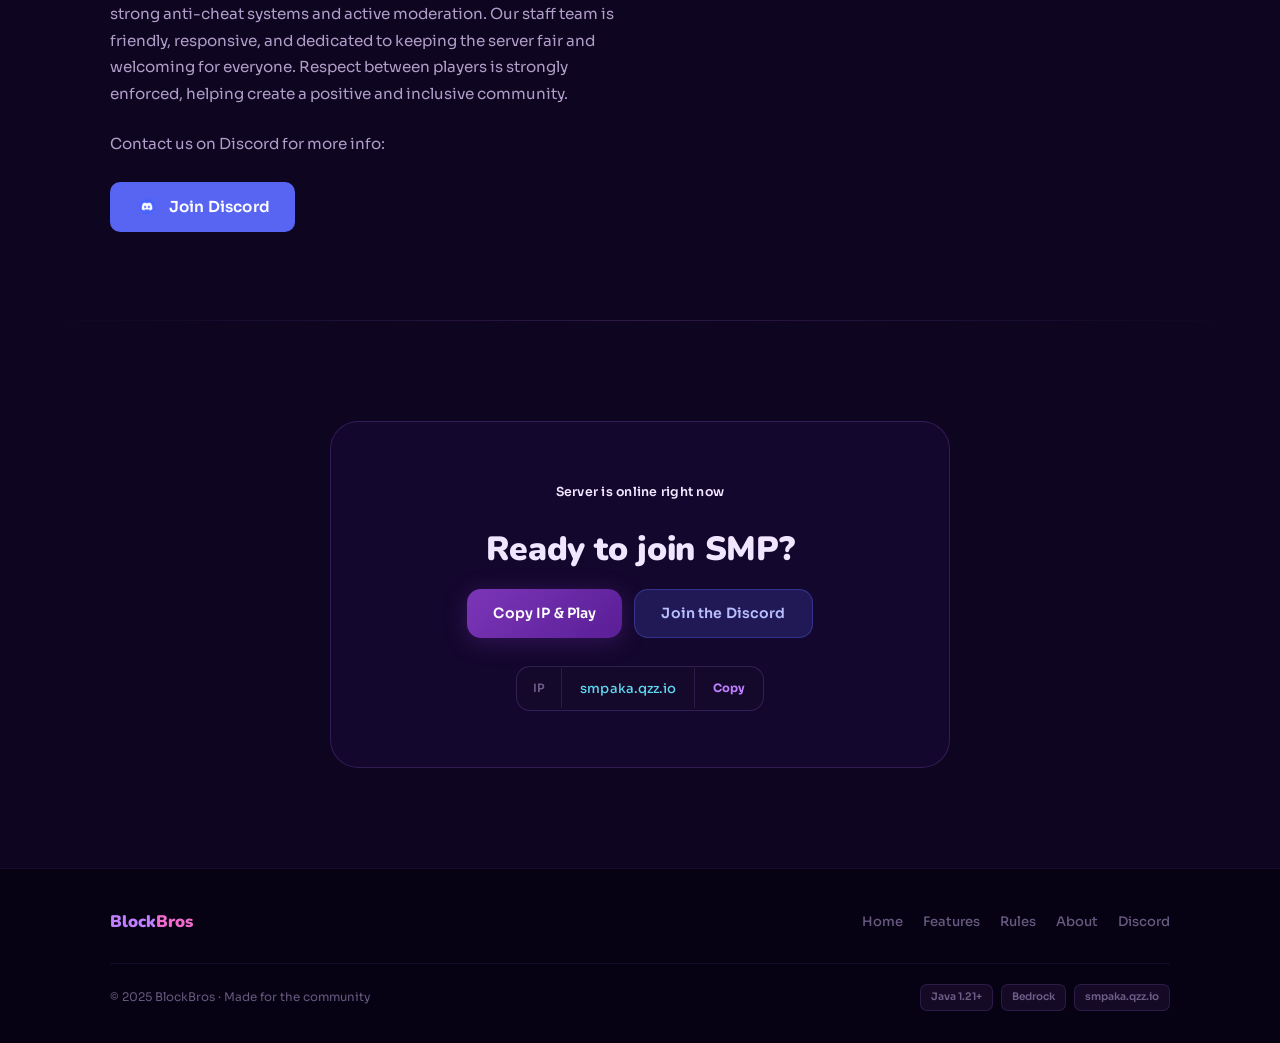
==== commit 8284d0b7: "Update index.html" ====
--- a/index.html
+++ b/index.html
@@ -235,7 +235,7 @@
 <div class="sec-inner">
 <div class="fi">
 <div class="sec-badge">The rules</div>
-<h2 class="sec-h">Short list.<br>.</h2>
+<h2 class="sec-h">Short list.
 <p class="sec-p" style="margin-bottom:24px;">We keep it simple. Respect people, play fair, have fun.</p>
 <ul class="rules-ul">
 <li><span class="rule-check">✓</span>No hacking, cheating, or exploiting</li>
